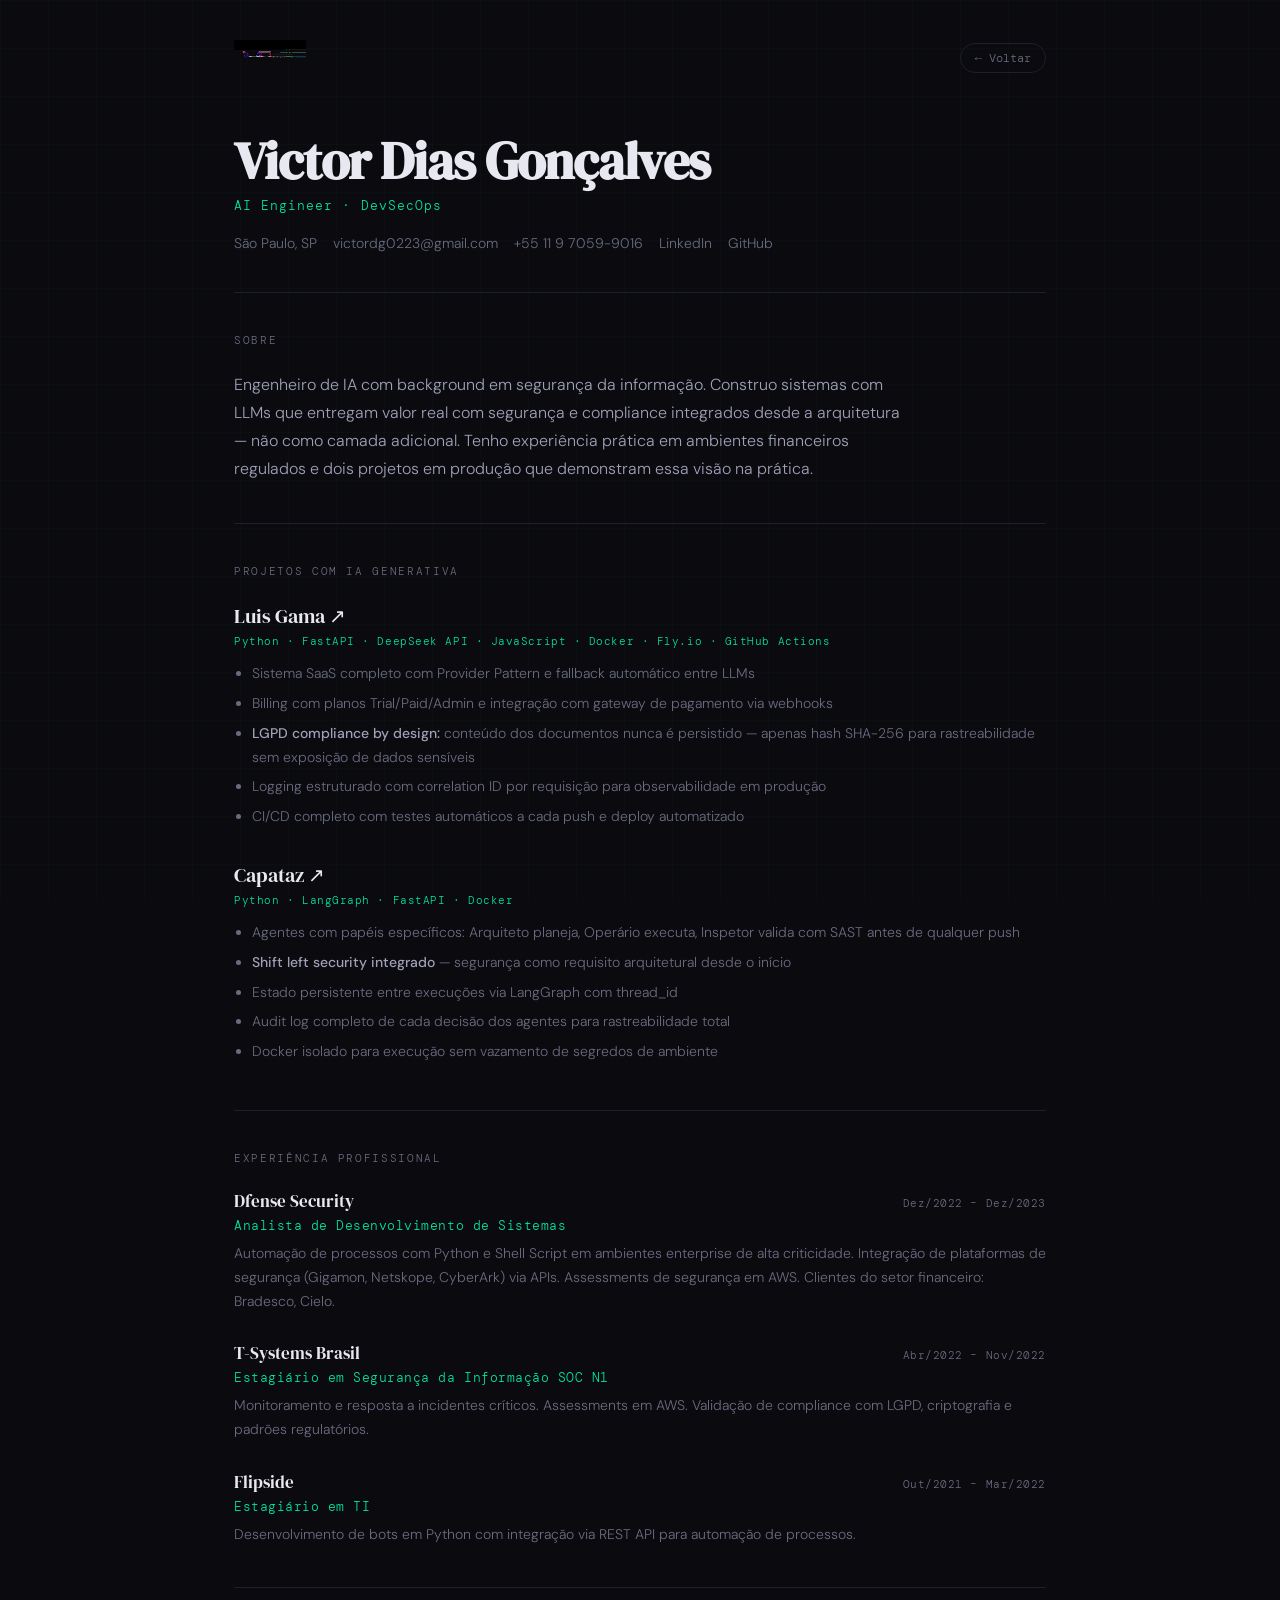
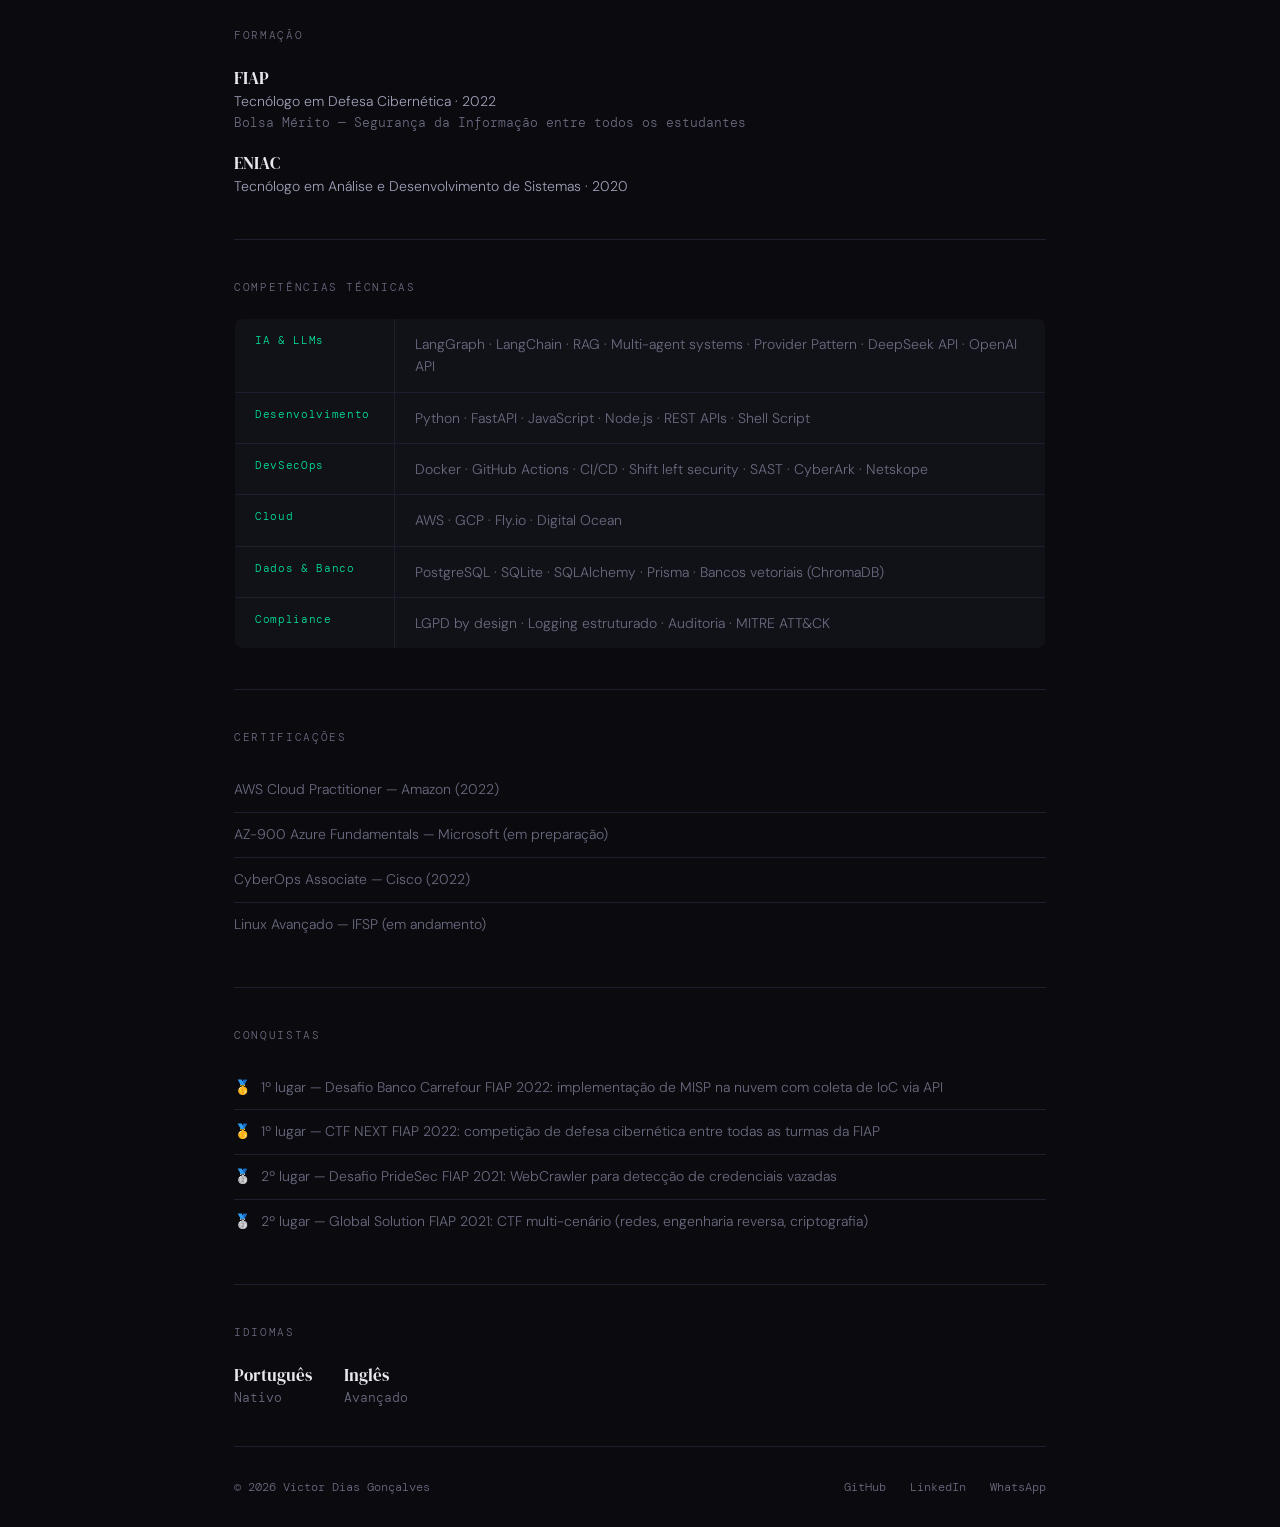
==== cv.html @ 451bf783 "Remove ranking text from FIAP merit scholarship Co-Authored-By: Claude Sonnet 4.6 <noreply@anthropic" ====
<!DOCTYPE html><html lang="pt-BR"><head>
<meta charset="UTF-8">
<meta name="viewport" content="width=device-width, initial-scale=1.0">
<title>Victor Gonçalves | Currículo</title>
<link rel="icon" type="image/png" href="[data-uri]">
<link href="https://fonts.googleapis.com/css2?family=DM+Serif+Display:ital@0;1&family=DM+Mono:wght@300;400;500&family=DM+Sans:wght@300;400;500&display=swap" rel="stylesheet">
<style>
  *, *::before, *::after { box-sizing: border-box; margin: 0; padding: 0; }
  :root {
    --bg: #0a0a0f;
    --surface: #111118;
    --border: #1e1e2e;
    --accent: #00e5a0;
    --accent-dim: rgba(0, 229, 160, 0.08);
    --text: #e8e8f0;
    --text-dim: #6b6b80;
    --text-mid: #a0a0b8;
  }
  html { scroll-behavior: smooth; }
  body {
    background: var(--bg);
    color: var(--text);
    font-family: 'DM Sans', sans-serif;
    font-weight: 300;
    min-height: 100vh;
    overflow-x: hidden;
  }
  body::before {
    content: '';
    position: fixed;
    inset: 0;
    background-image:
      linear-gradient(rgba(0,229,160,0.03) 1px, transparent 1px),
      linear-gradient(90deg, rgba(0,229,160,0.03) 1px, transparent 1px);
    background-size: 48px 48px;
    pointer-events: none;
    z-index: 0;
  }
  .container {
    max-width: 860px;
    margin: 0 auto;
    padding: 0 24px;
    position: relative;
    z-index: 1;
  }
  header {
    padding: 40px 0 0;
    display: flex;
    align-items: center;
    justify-content: space-between;
  }
  .logo-img { height: 36px; width: auto; display: block; }
  .back-link {
    font-family: 'DM Mono', monospace;
    font-size: 12px;
    color: var(--text-dim);
    text-decoration: none;
    border: 1px solid var(--border);
    padding: 6px 14px;
    border-radius: 20px;
    transition: all 0.2s;
  }
  .back-link:hover { border-color: var(--accent); color: var(--accent); }
  .cv-header { padding: 56px 0 40px; }
  .cv-header h1 {
    font-family: 'DM Serif Display', serif;
    font-size: clamp(32px, 6vw, 52px);
    line-height: 1.1;
    letter-spacing: -0.02em;
    margin-bottom: 8px;
  }
  .cv-header .role {
    font-family: 'DM Mono', monospace;
    font-size: 13px;
    color: var(--accent);
    letter-spacing: 0.08em;
    margin-bottom: 20px;
  }
  .cv-header .meta {
    font-size: 14px;
    color: var(--text-dim);
    display: flex;
    flex-wrap: wrap;
    gap: 16px;
    align-items: center;
  }
  .cv-header .meta a { color: var(--text-dim); text-decoration: none; transition: color 0.2s; }
  .cv-header .meta a:hover { color: var(--accent); }
  .divider { height: 1px; background: var(--border); margin: 0; }
  .section { padding: 40px 0; }
  .section-label {
    font-family: 'DM Mono', monospace;
    font-size: 11px;
    color: var(--text-dim);
    letter-spacing: 0.15em;
    text-transform: uppercase;
    margin-bottom: 24px;
  }
  .about-text {
    font-size: 16px;
    color: var(--text-mid);
    line-height: 1.75;
    max-width: 680px;
  }
  .project-block { margin-bottom: 32px; }
  .project-block:last-child { margin-bottom: 0; }
  .project-title {
    font-family: 'DM Serif Display', serif;
    font-size: 20px;
    color: var(--text);
    margin-bottom: 4px;
  }
  .project-title a { color: inherit; text-decoration: none; }
  .project-title a:hover { color: var(--accent); }
  .project-stack {
    font-family: 'DM Mono', monospace;
    font-size: 11px;
    color: var(--accent);
    letter-spacing: 0.05em;
    margin-bottom: 14px;
  }
  .project-block ul { padding-left: 18px; }
  .project-block li {
    font-size: 14px;
    color: var(--text-dim);
    line-height: 1.7;
    margin-bottom: 6px;
  }
  .project-block li strong { color: var(--text-mid); font-weight: 500; }
  .exp-item { margin-bottom: 28px; }
  .exp-item:last-child { margin-bottom: 0; }
  .exp-header {
    display: flex;
    justify-content: space-between;
    align-items: baseline;
    flex-wrap: wrap;
    gap: 8px;
    margin-bottom: 4px;
  }
  .exp-company {
    font-family: 'DM Serif Display', serif;
    font-size: 17px;
    color: var(--text);
  }
  .exp-period {
    font-family: 'DM Mono', monospace;
    font-size: 11px;
    color: var(--text-dim);
    letter-spacing: 0.05em;
  }
  .exp-role {
    font-size: 13px;
    color: var(--accent);
    margin-bottom: 8px;
    font-family: 'DM Mono', monospace;
    letter-spacing: 0.04em;
  }
  .exp-item p { font-size: 14px; color: var(--text-dim); line-height: 1.7; }
  .edu-item { margin-bottom: 20px; }
  .edu-item:last-child { margin-bottom: 0; }
  .edu-school {
    font-family: 'DM Serif Display', serif;
    font-size: 17px;
    color: var(--text);
    margin-bottom: 2px;
  }
  .edu-course { font-size: 14px; color: var(--text-mid); margin-bottom: 4px; }
  .edu-note { font-size: 13px; color: var(--text-dim); font-family: 'DM Mono', monospace; }
  .skills-table {
    width: 100%;
    border-collapse: collapse;
    border: 1px solid var(--border);
    border-radius: 8px;
    overflow: hidden;
  }
  .skills-table tr { border-bottom: 1px solid var(--border); }
  .skills-table tr:last-child { border-bottom: none; }
  .skills-table td {
    padding: 14px 20px;
    font-size: 14px;
    background: var(--surface);
    vertical-align: top;
  }
  .skills-table td:first-child {
    font-family: 'DM Mono', monospace;
    font-size: 11px;
    color: var(--accent);
    letter-spacing: 0.06em;
    white-space: nowrap;
    width: 160px;
    border-right: 1px solid var(--border);
  }
  .skills-table td:last-child { color: var(--text-dim); line-height: 1.6; }
  .certs-list, .achievements-list { list-style: none; padding: 0; }
  .certs-list li, .achievements-list li {
    font-size: 14px;
    color: var(--text-dim);
    line-height: 1.7;
    padding: 10px 0;
    border-bottom: 1px solid var(--border);
  }
  .certs-list li:last-child, .achievements-list li:last-child { border-bottom: none; }
  .achievements-list li { display: flex; gap: 10px; align-items: flex-start; }
  .lang-row { display: flex; gap: 32px; }
  .lang-item .lang-name {
    font-family: 'DM Serif Display', serif;
    font-size: 17px;
    color: var(--text);
    margin-bottom: 2px;
  }
  .lang-item .lang-level { font-size: 13px; color: var(--text-dim); font-family: 'DM Mono', monospace; }
  footer {
    padding: 32px 0;
    border-top: 1px solid var(--border);
    display: flex;
    justify-content: space-between;
    align-items: center;
    flex-wrap: wrap;
    gap: 16px;
    margin-top: 0;
  }
  footer p { font-family: 'DM Mono', monospace; font-size: 12px; color: var(--text-dim); }
  .footer-links { display: flex; gap: 24px; }
  .footer-links a {
    font-family: 'DM Mono', monospace;
    font-size: 12px;
    color: var(--text-dim);
    text-decoration: none;
    transition: color 0.2s;
  }
  .footer-links a:hover { color: var(--accent); }
  @media (max-width: 600px) {
    .skills-table td:first-child { width: 110px; }
    footer { flex-direction: column; text-align: center; }
  }
</style>
</head>
<body>
<div class="container">
  <header>
    <img src="[data-uri]" alt="VG Logo" class="logo-img">
    <a href="/" class="back-link">← Voltar</a>
  </header>

  <div class="cv-header">
    <h1>Victor Dias Gonçalves</h1>
    <div class="role">AI Engineer · DevSecOps</div>
    <div class="meta">
      <span>São Paulo, SP</span>
      <a href="mailto:victordg0223@gmail.com">victordg0223@gmail.com</a>
      <a href="tel:+5511970599016">+55 11 9 7059-9016</a>
      <a href="https://linkedin.com/in/victord-goncalves" target="_blank">LinkedIn</a>
      <a href="https://github.com/Victordg00" target="_blank">GitHub</a>
    </div>
  </div>

  <div class="divider"></div>

  <section class="section">
    <div class="section-label">Sobre</div>
    <p class="about-text">Engenheiro de IA com background em segurança da informação. Construo sistemas com LLMs que entregam valor real com segurança e compliance integrados desde a arquitetura — não como camada adicional. Tenho experiência prática em ambientes financeiros regulados e dois projetos em produção que demonstram essa visão na prática.</p>
  </section>

  <div class="divider"></div>

  <section class="section">
    <div class="section-label">Projetos com IA Generativa</div>

    <div class="project-block">
      <div class="project-title"><a href="https://github.com/ForjaDosDias/WordAddin" target="_blank">Luis Gama ↗</a></div>
      <div class="project-stack">Python · FastAPI · DeepSeek API · JavaScript · Docker · Fly.io · GitHub Actions</div>
      <ul>
        <li>Sistema SaaS completo com Provider Pattern e fallback automático entre LLMs</li>
        <li>Billing com planos Trial/Paid/Admin e integração com gateway de pagamento via webhooks</li>
        <li><strong>LGPD compliance by design:</strong> conteúdo dos documentos nunca é persistido — apenas hash SHA-256 para rastreabilidade sem exposição de dados sensíveis</li>
        <li>Logging estruturado com correlation ID por requisição para observabilidade em produção</li>
        <li>CI/CD completo com testes automáticos a cada push e deploy automatizado</li>
      </ul>
    </div>

    <div class="project-block">
      <div class="project-title"><a href="https://github.com/Victordg00/Capataz" target="_blank">Capataz ↗</a></div>
      <div class="project-stack">Python · LangGraph · FastAPI · Docker</div>
      <ul>
        <li>Agentes com papéis específicos: Arquiteto planeja, Operário executa, Inspetor valida com SAST antes de qualquer push</li>
        <li><strong>Shift left security integrado</strong> — segurança como requisito arquitetural desde o início</li>
        <li>Estado persistente entre execuções via LangGraph com thread_id</li>
        <li>Audit log completo de cada decisão dos agentes para rastreabilidade total</li>
        <li>Docker isolado para execução sem vazamento de segredos de ambiente</li>
      </ul>
    </div>
  </section>

  <div class="divider"></div>

  <section class="section">
    <div class="section-label">Experiência Profissional</div>

    <div class="exp-item">
      <div class="exp-header">
        <span class="exp-company">Dfense Security</span>
        <span class="exp-period">Dez/2022 – Dez/2023</span>
      </div>
      <div class="exp-role">Analista de Desenvolvimento de Sistemas</div>
      <p>Automação de processos com Python e Shell Script em ambientes enterprise de alta criticidade. Integração de plataformas de segurança (Gigamon, Netskope, CyberArk) via APIs. Assessments de segurança em AWS. Clientes do setor financeiro: Bradesco, Cielo.</p>
    </div>

    <div class="exp-item">
      <div class="exp-header">
        <span class="exp-company">T-Systems Brasil</span>
        <span class="exp-period">Abr/2022 – Nov/2022</span>
      </div>
      <div class="exp-role">Estagiário em Segurança da Informação SOC N1</div>
      <p>Monitoramento e resposta a incidentes críticos. Assessments em AWS. Validação de compliance com LGPD, criptografia e padrões regulatórios.</p>
    </div>

    <div class="exp-item">
      <div class="exp-header">
        <span class="exp-company">Flipside</span>
        <span class="exp-period">Out/2021 – Mar/2022</span>
      </div>
      <div class="exp-role">Estagiário em TI</div>
      <p>Desenvolvimento de bots em Python com integração via REST API para automação de processos.</p>
    </div>
  </section>

  <div class="divider"></div>

  <section class="section">
    <div class="section-label">Formação</div>

    <div class="edu-item">
      <div class="edu-school">FIAP</div>
      <div class="edu-course">Tecnólogo em Defesa Cibernética · 2022</div>
      <div class="edu-note">Bolsa Mérito — Segurança da Informação entre todos os estudantes</div>
    </div>

    <div class="edu-item">
      <div class="edu-school">ENIAC</div>
      <div class="edu-course">Tecnólogo em Análise e Desenvolvimento de Sistemas · 2020</div>
    </div>
  </section>

  <div class="divider"></div>

  <section class="section">
    <div class="section-label">Competências Técnicas</div>
    <table class="skills-table">
      <tr><td>IA &amp; LLMs</td><td>LangGraph · LangChain · RAG · Multi-agent systems · Provider Pattern · DeepSeek API · OpenAI API</td></tr>
      <tr><td>Desenvolvimento</td><td>Python · FastAPI · JavaScript · Node.js · REST APIs · Shell Script</td></tr>
      <tr><td>DevSecOps</td><td>Docker · GitHub Actions · CI/CD · Shift left security · SAST · CyberArk · Netskope</td></tr>
      <tr><td>Cloud</td><td>AWS · GCP · Fly.io · Digital Ocean</td></tr>
      <tr><td>Dados &amp; Banco</td><td>PostgreSQL · SQLite · SQLAlchemy · Prisma · Bancos vetoriais (ChromaDB)</td></tr>
      <tr><td>Compliance</td><td>LGPD by design · Logging estruturado · Auditoria · MITRE ATT&amp;CK</td></tr>
    </table>
  </section>

  <div class="divider"></div>

  <section class="section">
    <div class="section-label">Certificações</div>
    <ul class="certs-list">
      <li>AWS Cloud Practitioner — Amazon (2022)</li>
      <li>AZ-900 Azure Fundamentals — Microsoft (em preparação)</li>
      <li>CyberOps Associate — Cisco (2022)</li>
      <li>Linux Avançado — IFSP (em andamento)</li>
    </ul>
  </section>

  <div class="divider"></div>

  <section class="section">
    <div class="section-label">Conquistas</div>
    <ul class="achievements-list">
      <li><span>🥇</span><span>1º lugar — Desafio Banco Carrefour FIAP 2022: implementação de MISP na nuvem com coleta de IoC via API</span></li>
      <li><span>🥇</span><span>1º lugar — CTF NEXT FIAP 2022: competição de defesa cibernética entre todas as turmas da FIAP</span></li>
      <li><span>🥈</span><span>2º lugar — Desafio PrideSec FIAP 2021: WebCrawler para detecção de credenciais vazadas</span></li>
      <li><span>🥈</span><span>2º lugar — Global Solution FIAP 2021: CTF multi-cenário (redes, engenharia reversa, criptografia)</span></li>
    </ul>
  </section>

  <div class="divider"></div>

  <section class="section">
    <div class="section-label">Idiomas</div>
    <div class="lang-row">
      <div class="lang-item">
        <div class="lang-name">Português</div>
        <div class="lang-level">Nativo</div>
      </div>
      <div class="lang-item">
        <div class="lang-name">Inglês</div>
        <div class="lang-level">Avançado</div>
      </div>
    </div>
  </section>

  <footer>
    <p>© 2026 Victor Dias Gonçalves</p>
    <div class="footer-links">
      <a href="https://github.com/Victordg00" target="_blank">GitHub</a>
      <a href="https://linkedin.com/in/victord-goncalves" target="_blank">LinkedIn</a>
      <a href="https://wa.me/5511911993949" target="_blank">WhatsApp</a>
    </div>
  </footer>
</div>
</body></html>
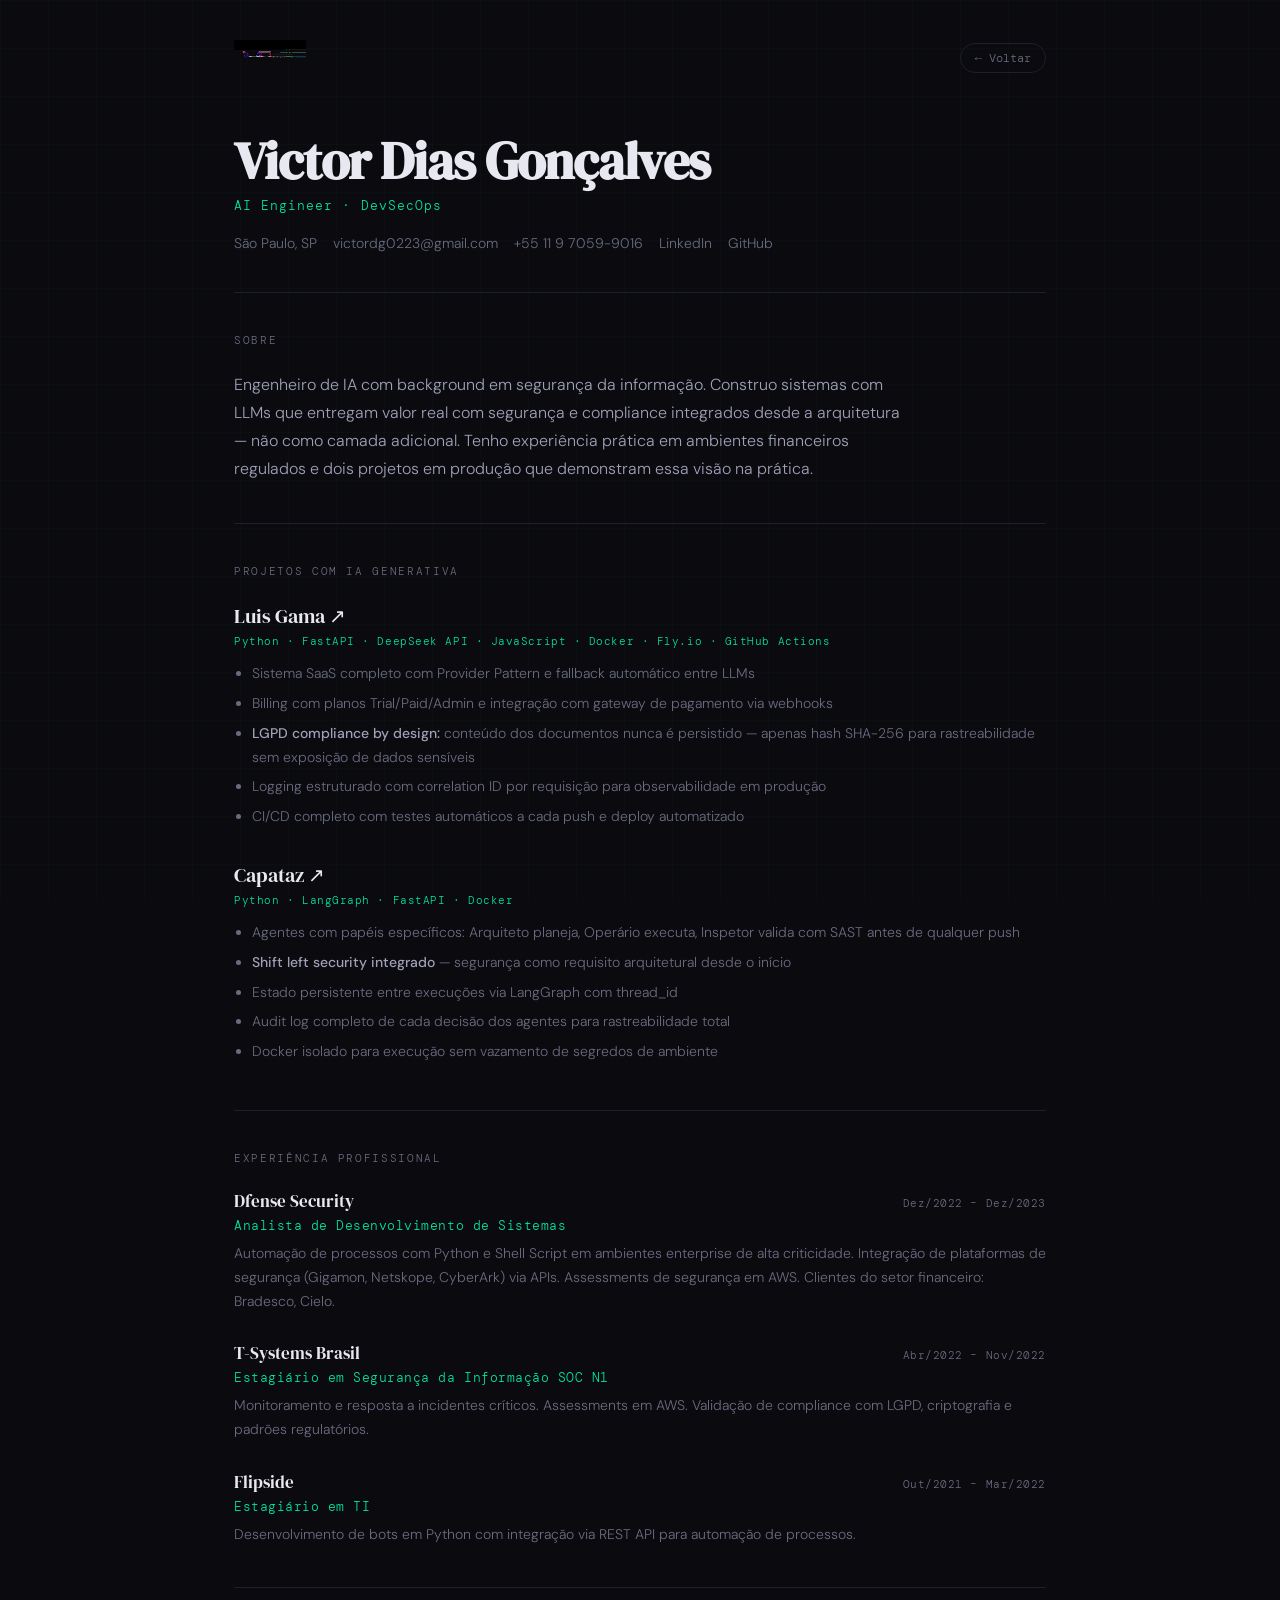
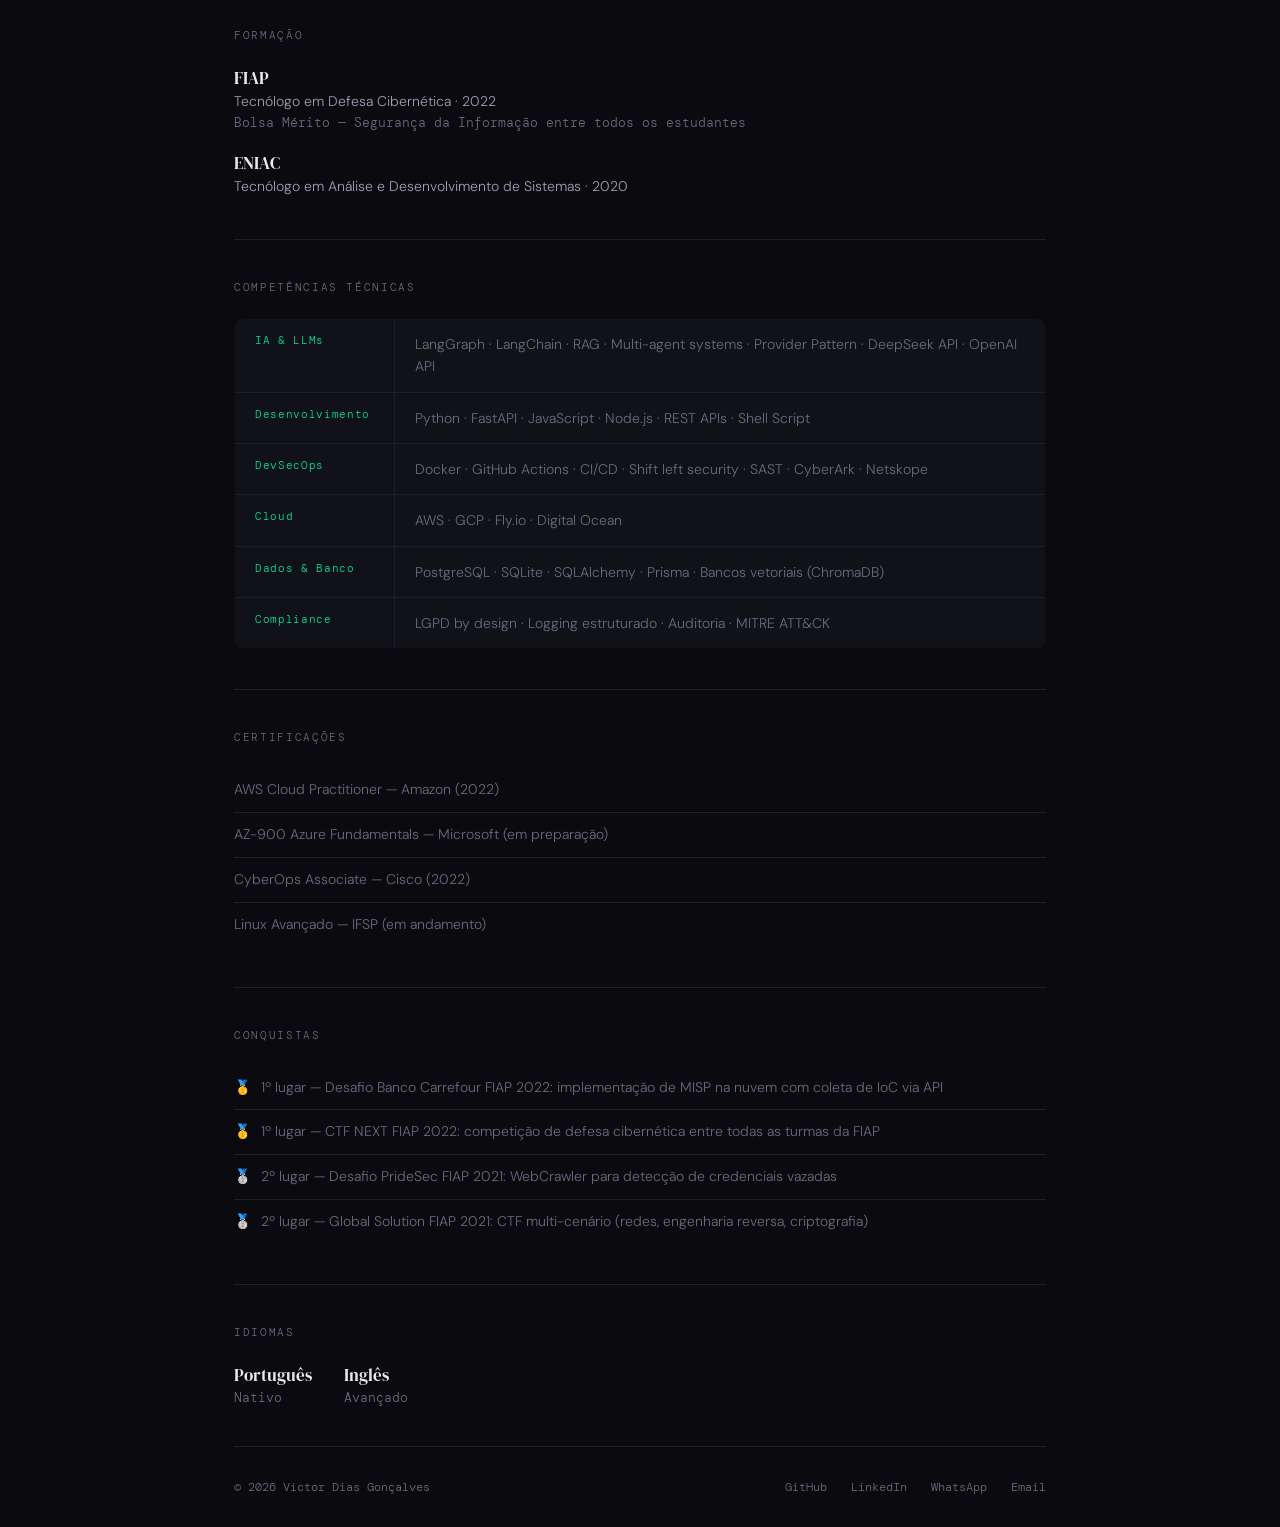
==== commit 7a1d3da9: "Add OG tags, Vercel Analytics and email link Co-Authored-By: Claude Sonnet 4.6 <noreply@anthropic.co" ====
--- a/cv.html
+++ b/cv.html
@@ -3,6 +3,15 @@
 <meta name="viewport" content="width=device-width, initial-scale=1.0">
 <title>Victor Gonçalves | Currículo</title>
 <link rel="icon" type="image/png" href="[data-uri]">
+<meta name="description" content="Currículo de Victor Gonçalves — AI Engineer e DevSecOps com experiência em LLMs, automação e segurança da informação.">
+<meta property="og:title" content="Victor Gonçalves | Currículo">
+<meta property="og:description" content="AI Engineer com background em segurança. Projetos em produção com LLMs, LangGraph, FastAPI e Docker.">
+<meta property="og:url" content="https://victordg.dev.br/cv">
+<meta property="og:type" content="website">
+<meta name="twitter:card" content="summary">
+<meta name="twitter:title" content="Victor Gonçalves | Currículo">
+<meta name="twitter:description" content="AI Engineer com background em segurança. Projetos em produção com LLMs, LangGraph, FastAPI e Docker.">
+<script defer src="https://cdn.vercel-insights.com/v1/script.js"></script>
 <link href="https://fonts.googleapis.com/css2?family=DM+Serif+Display:ital@0;1&family=DM+Mono:wght@300;400;500&family=DM+Sans:wght@300;400;500&display=swap" rel="stylesheet">
 <style>
   *, *::before, *::after { box-sizing: border-box; margin: 0; padding: 0; }
@@ -401,6 +410,7 @@
       <a href="https://github.com/Victordg00" target="_blank">GitHub</a>
       <a href="https://linkedin.com/in/victord-goncalves" target="_blank">LinkedIn</a>
       <a href="https://wa.me/5511911993949" target="_blank">WhatsApp</a>
+      <a href="mailto:victord.goncalves@outlook.com">Email</a>
     </div>
   </footer>
 </div>
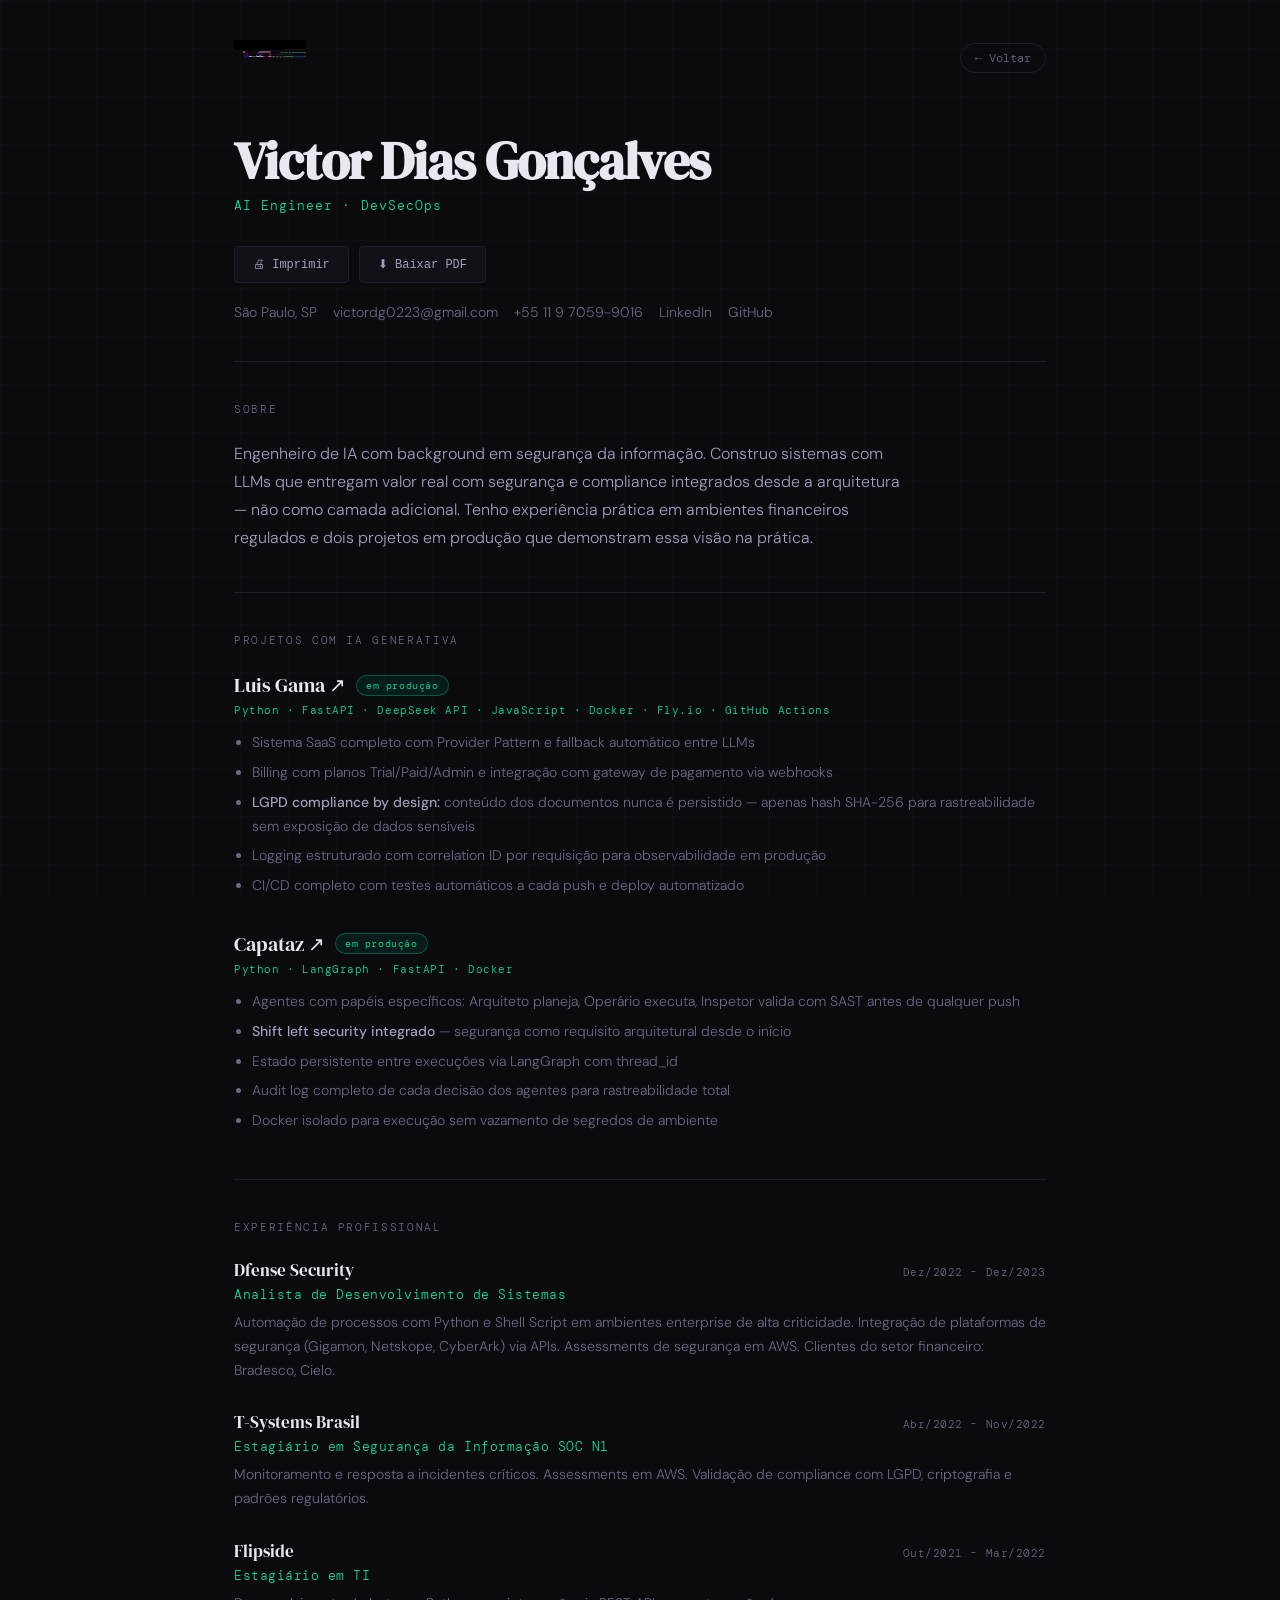
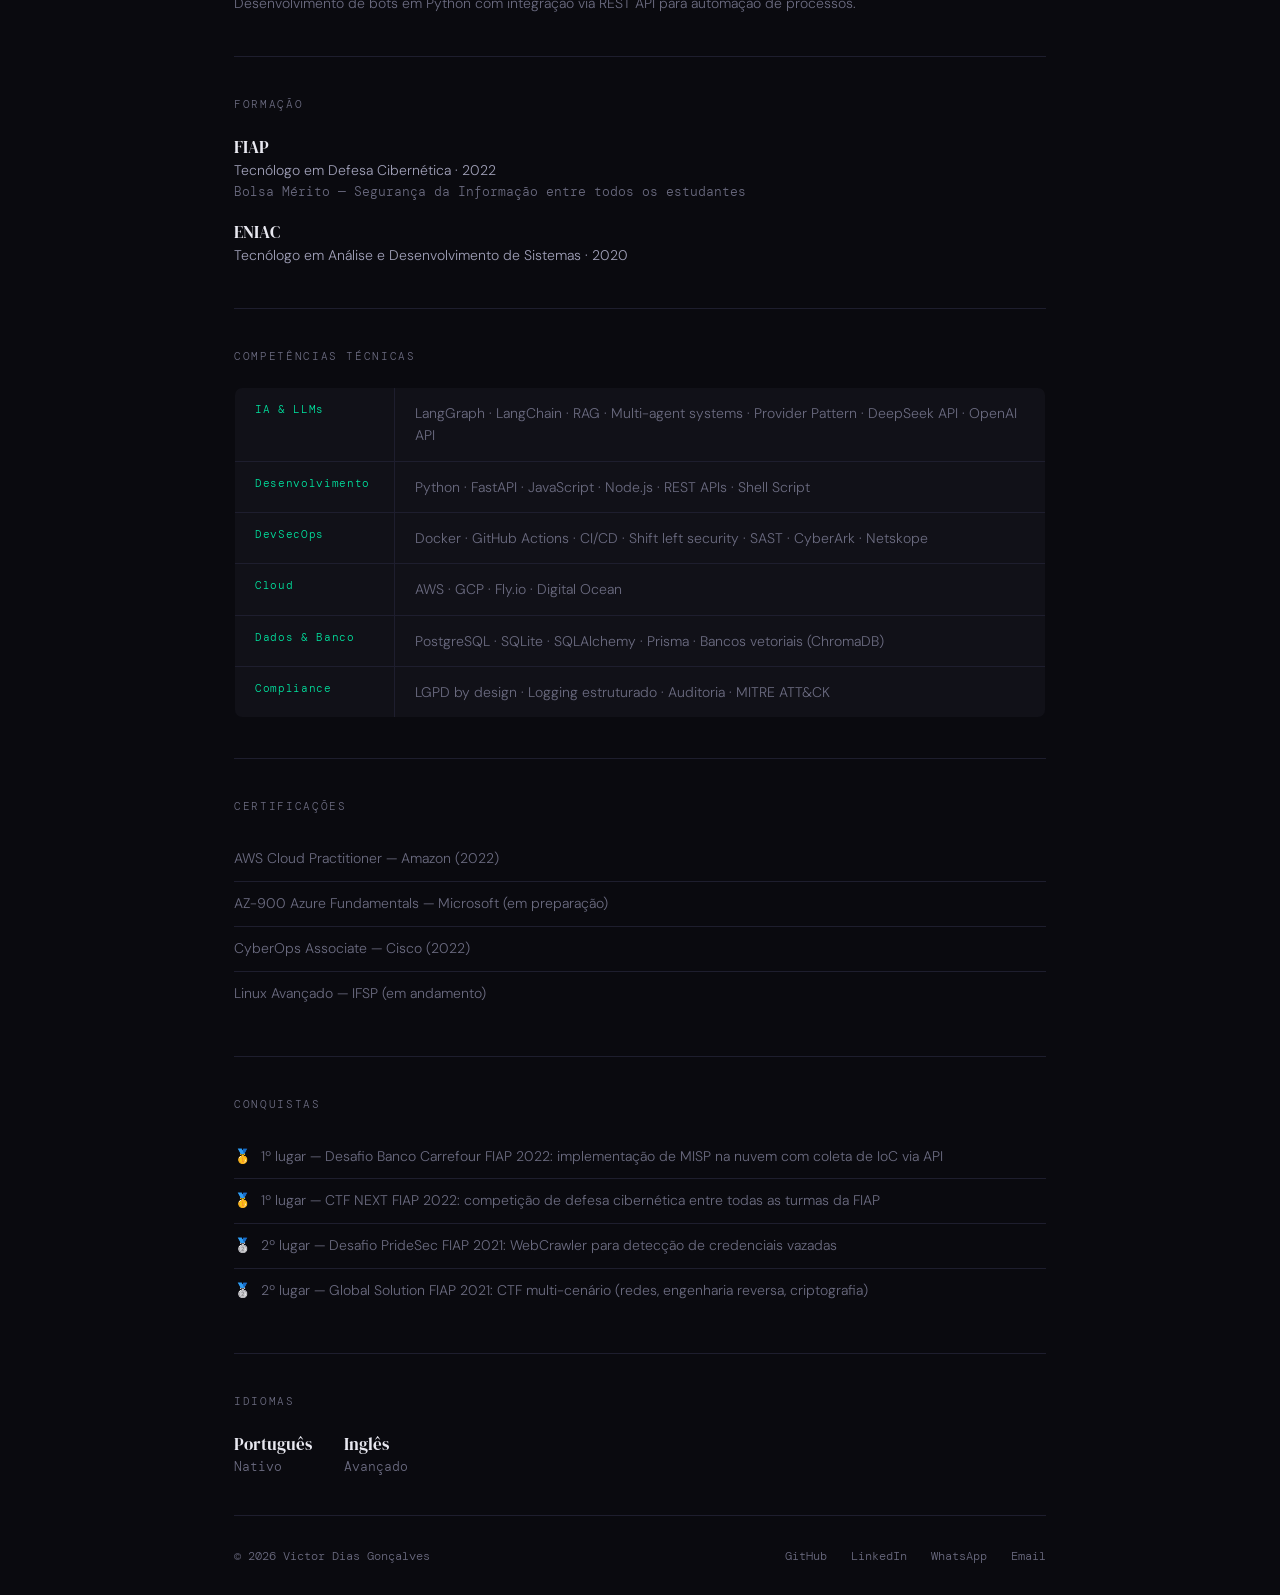
==== commit 93eacab1: "Add project status tags, last commit date and print/PDF buttons to CV Co-Authored-By: Claude Sonnet " ====
--- a/cv.html
+++ b/cv.html
@@ -4,6 +4,9 @@
 <title>Victor Gonçalves | Currículo</title>
 <link rel="icon" type="image/png" href="[data-uri]">
 <meta name="description" content="Currículo de Victor Gonçalves — AI Engineer e DevSecOps com experiência em LLMs, automação e segurança da informação.">
+<link rel="canonical" href="https://victordg.dev.br/cv">
+<meta name="author" content="Victor Dias Gonçalves">
+<meta name="keywords" content="Victor Gonçalves, currículo, AI Engineer, DevSecOps, LLMs, LangGraph, FastAPI, Python, segurança da informação, São Paulo">
 <meta property="og:title" content="Victor Gonçalves | Currículo">
 <meta property="og:description" content="AI Engineer com background em segurança. Projetos em produção com LLMs, LangGraph, FastAPI e Docker.">
 <meta property="og:url" content="https://victordg.dev.br/cv">
@@ -238,6 +241,69 @@
     transition: color 0.2s;
   }
   .footer-links a:hover { color: var(--accent); }
+  .project-meta {
+    display: flex;
+    align-items: center;
+    gap: 10px;
+    margin-bottom: 4px;
+    flex-wrap: wrap;
+  }
+  .status-tag {
+    font-family: 'DM Mono', monospace;
+    font-size: 10px;
+    letter-spacing: 0.06em;
+    padding: 3px 9px;
+    border-radius: 20px;
+    border: 1px solid;
+  }
+  .status-active {
+    color: var(--accent);
+    background: var(--accent-dim);
+    border-color: rgba(0,229,160,0.3);
+  }
+  .status-wip {
+    color: #f5a623;
+    background: rgba(245,166,35,0.08);
+    border-color: rgba(245,166,35,0.3);
+  }
+  .commit-date {
+    font-family: 'DM Mono', monospace;
+    font-size: 10px;
+    color: var(--text-dim);
+    letter-spacing: 0.04em;
+  }
+  .action-bar {
+    display: flex;
+    gap: 10px;
+    margin: 32px 0 0;
+  }
+  .btn-action {
+    display: inline-flex;
+    align-items: center;
+    gap: 6px;
+    font-family: 'DM Mono', monospace;
+    font-size: 12px;
+    padding: 10px 18px;
+    border-radius: 4px;
+    cursor: pointer;
+    text-decoration: none;
+    transition: all 0.2s;
+    border: 1px solid var(--border);
+    background: var(--surface);
+    color: var(--text-mid);
+  }
+  .btn-action:hover { border-color: var(--accent); color: var(--accent); }
+  @media print {
+    .action-bar, header .back-link, .action-bar { display: none !important; }
+    body { background: #fff; color: #000; }
+    body::before { display: none; }
+    .container { max-width: 100%; padding: 0 16px; }
+    a { color: inherit; }
+    .skills-table td { background: #fff; }
+    .project-block, .exp-item, .edu-item { break-inside: avoid; }
+    .status-active { color: #16a34a; background: #f0fdf4; border-color: #bbf7d0; }
+    .status-wip { color: #b45309; background: #fffbeb; border-color: #fde68a; }
+  }
   @media (max-width: 600px) {
     .skills-table td:first-child { width: 110px; }
     footer { flex-direction: column; text-align: center; }
@@ -254,7 +320,11 @@
   <div class="cv-header">
     <h1>Victor Dias Gonçalves</h1>
     <div class="role">AI Engineer · DevSecOps</div>
-    <div class="meta">
+    <div class="action-bar">
+      <button class="btn-action" onclick="window.print()">🖨 Imprimir</button>
+      <button class="btn-action" onclick="downloadPdf()">⬇ Baixar PDF</button>
+    </div>
+    <div class="meta" style="margin-top:20px;">
       <span>São Paulo, SP</span>
       <a href="mailto:victordg0223@gmail.com">victordg0223@gmail.com</a>
       <a href="tel:+5511970599016">+55 11 9 7059-9016</a>
@@ -276,7 +346,11 @@
     <div class="section-label">Projetos com IA Generativa</div>
 
     <div class="project-block">
-      <div class="project-title"><a href="https://github.com/ForjaDosDias/WordAddin" target="_blank">Luis Gama ↗</a></div>
+      <div class="project-meta">
+        <div class="project-title" style="margin:0"><a href="https://github.com/ForjaDosDias/WordAddin" target="_blank">Luis Gama ↗</a></div>
+        <span class="status-tag status-active">em produção</span>
+        <span class="commit-date" id="commit-luis-gama">carregando...</span>
+      </div>
       <div class="project-stack">Python · FastAPI · DeepSeek API · JavaScript · Docker · Fly.io · GitHub Actions</div>
       <ul>
         <li>Sistema SaaS completo com Provider Pattern e fallback automático entre LLMs</li>
@@ -288,7 +362,11 @@
     </div>
 
     <div class="project-block">
-      <div class="project-title"><a href="https://github.com/Victordg00/Capataz" target="_blank">Capataz ↗</a></div>
+      <div class="project-meta">
+        <div class="project-title" style="margin:0"><a href="https://github.com/Victordg00/Capataz" target="_blank">Capataz ↗</a></div>
+        <span class="status-tag status-active">em produção</span>
+        <span class="commit-date" id="commit-capataz">carregando...</span>
+      </div>
       <div class="project-stack">Python · LangGraph · FastAPI · Docker</div>
       <ul>
         <li>Agentes com papéis específicos: Arquiteto planeja, Operário executa, Inspetor valida com SAST antes de qualquer push</li>
@@ -414,4 +492,26 @@
     </div>
   </footer>
 </div>
+<script>
+  async function fetchLastCommit(repo, elementId) {
+    try {
+      const res = await fetch(`https://api.github.com/repos/${repo}/commits?per_page=1`);
+      const data = await res.json();
+      const date = new Date(data[0].commit.author.date);
+      const formatted = date.toLocaleDateString('pt-BR', { day: '2-digit', month: 'short', year: 'numeric' });
+      document.getElementById(elementId).textContent = `último commit: ${formatted}`;
+    } catch {
+      document.getElementById(elementId).textContent = '';
+    }
+  }
+  fetchLastCommit('ForjaDosDias/WordAddin', 'commit-luis-gama');
+  fetchLastCommit('Victordg00/Capataz', 'commit-capataz');
+
+  function downloadPdf() {
+    const original = document.title;
+    document.title = 'Victor-Goncalves-Curriculo';
+    window.print();
+    document.title = original;
+  }
+</script>
 </body></html>
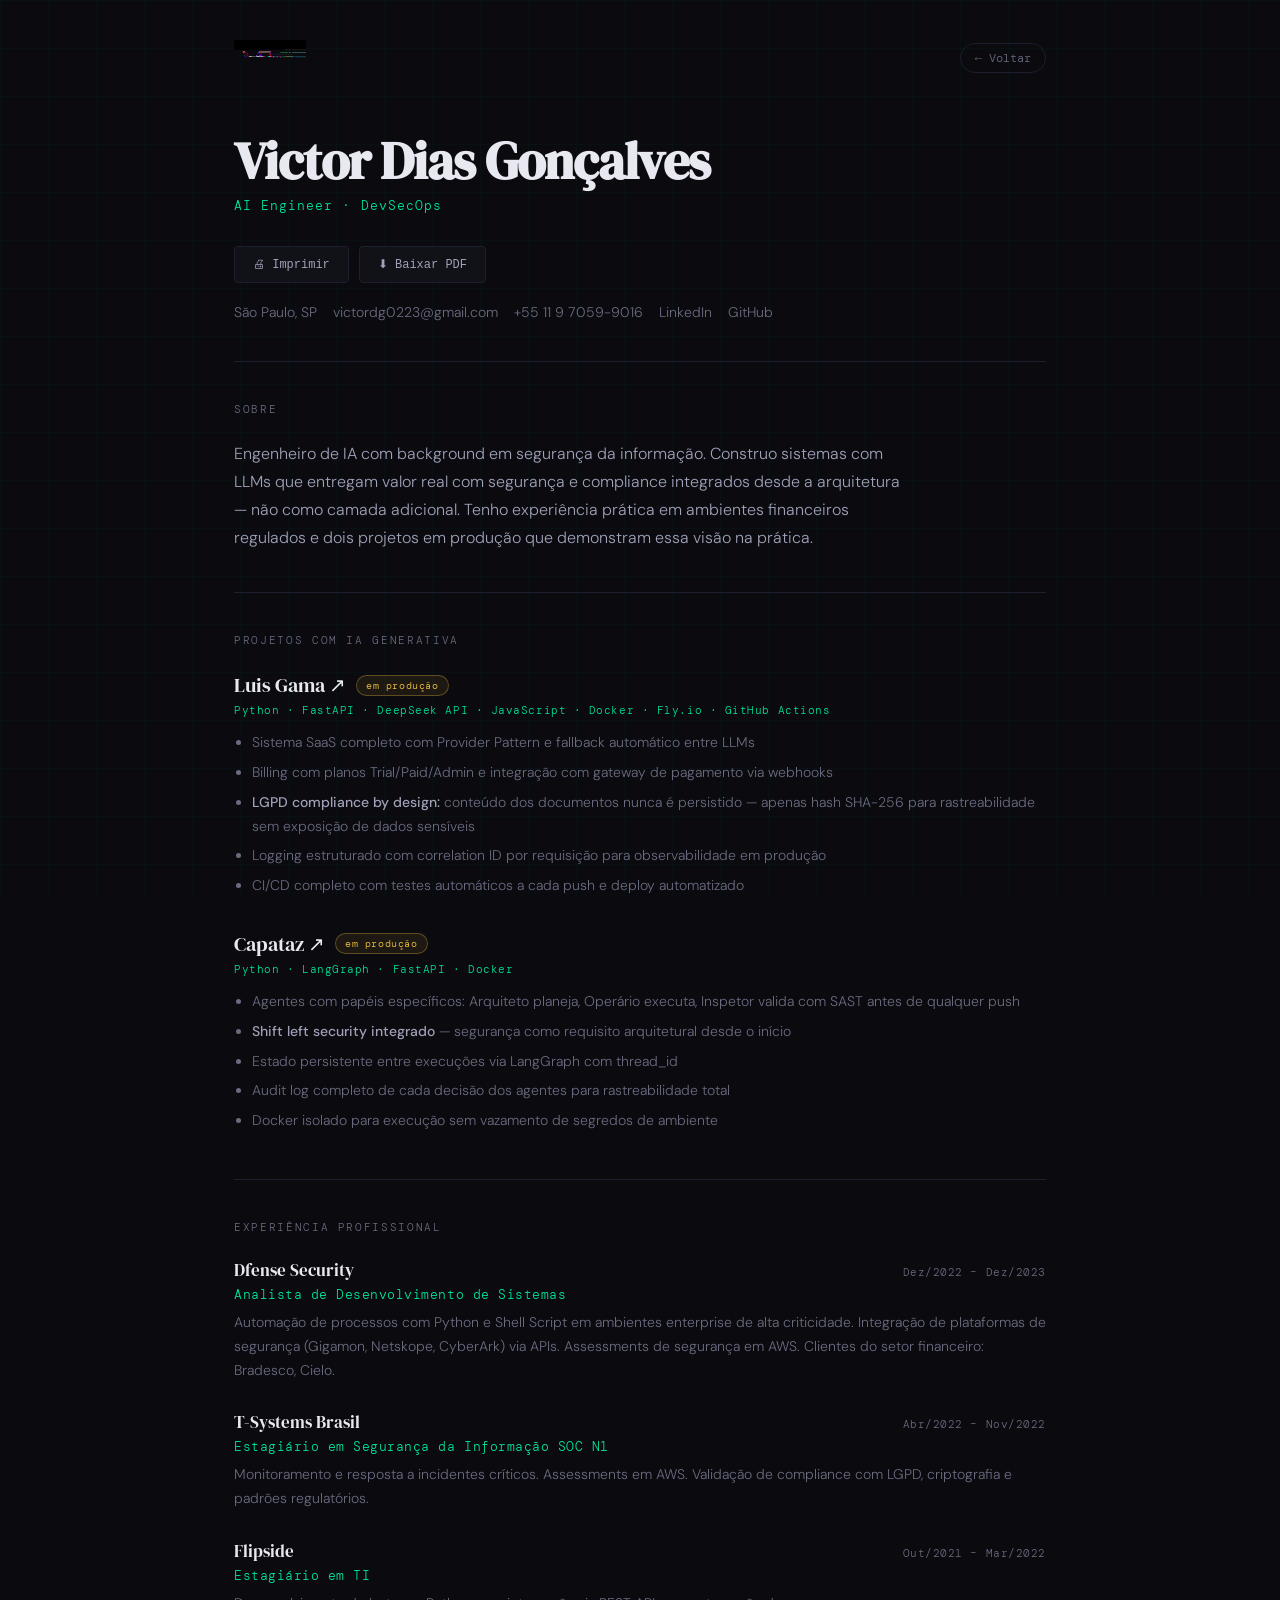
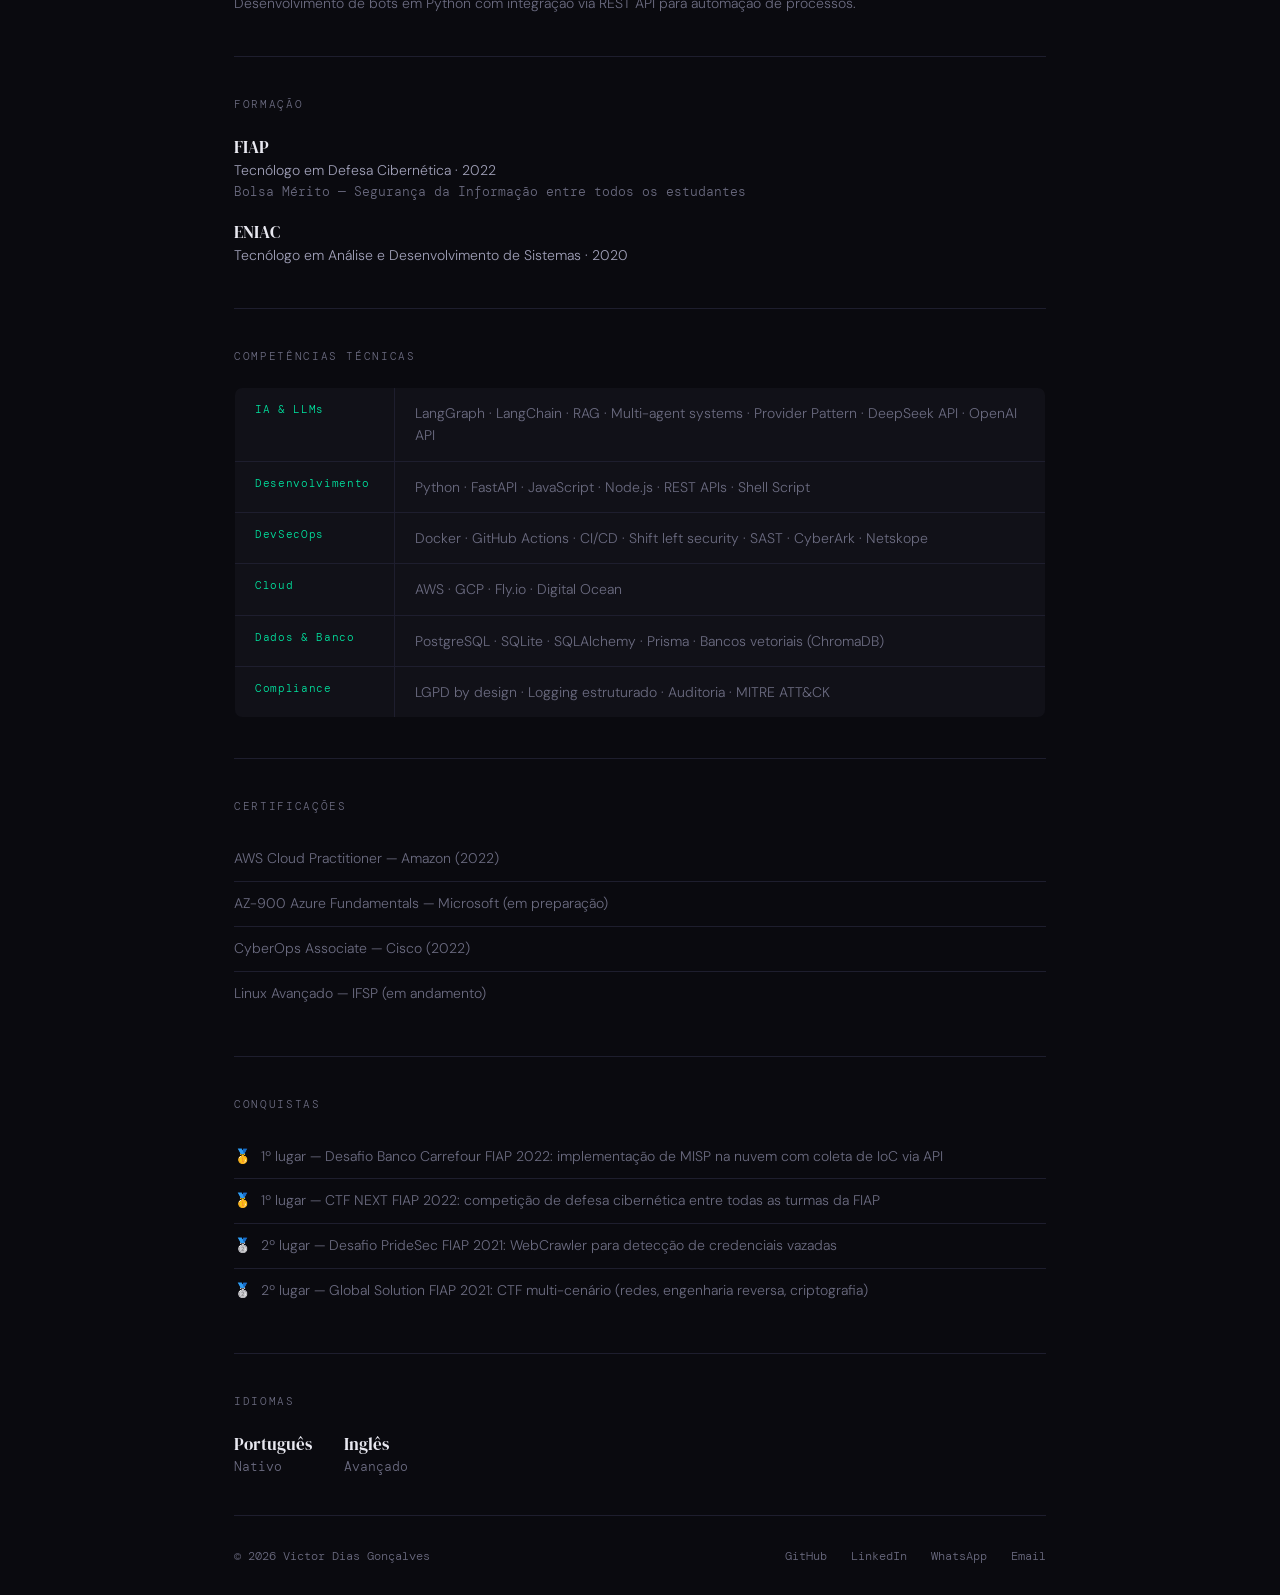
==== commit 138e297e: "Update status tag color to amber and add commit info to index Co-Authored-By: Claude Sonnet 4.6 <nor" ====
--- a/cv.html
+++ b/cv.html
@@ -257,9 +257,9 @@
     border: 1px solid;
   }
   .status-active {
-    color: var(--accent);
-    background: var(--accent-dim);
-    border-color: rgba(0,229,160,0.3);
+    color: #f5c542;
+    background: rgba(245,197,66,0.08);
+    border-color: rgba(245,197,66,0.3);
   }
   .status-wip {
     color: #f5a623;
@@ -301,7 +301,7 @@
     a { color: inherit; }
     .skills-table td { background: #fff; }
     .project-block, .exp-item, .edu-item { break-inside: avoid; }
-    .status-active { color: #16a34a; background: #f0fdf4; border-color: #bbf7d0; }
+    .status-active { color: #b45309; background: #fffbeb; border-color: #fde68a; }
     .status-wip { color: #b45309; background: #fffbeb; border-color: #fde68a; }
   }
   @media (max-width: 600px) {
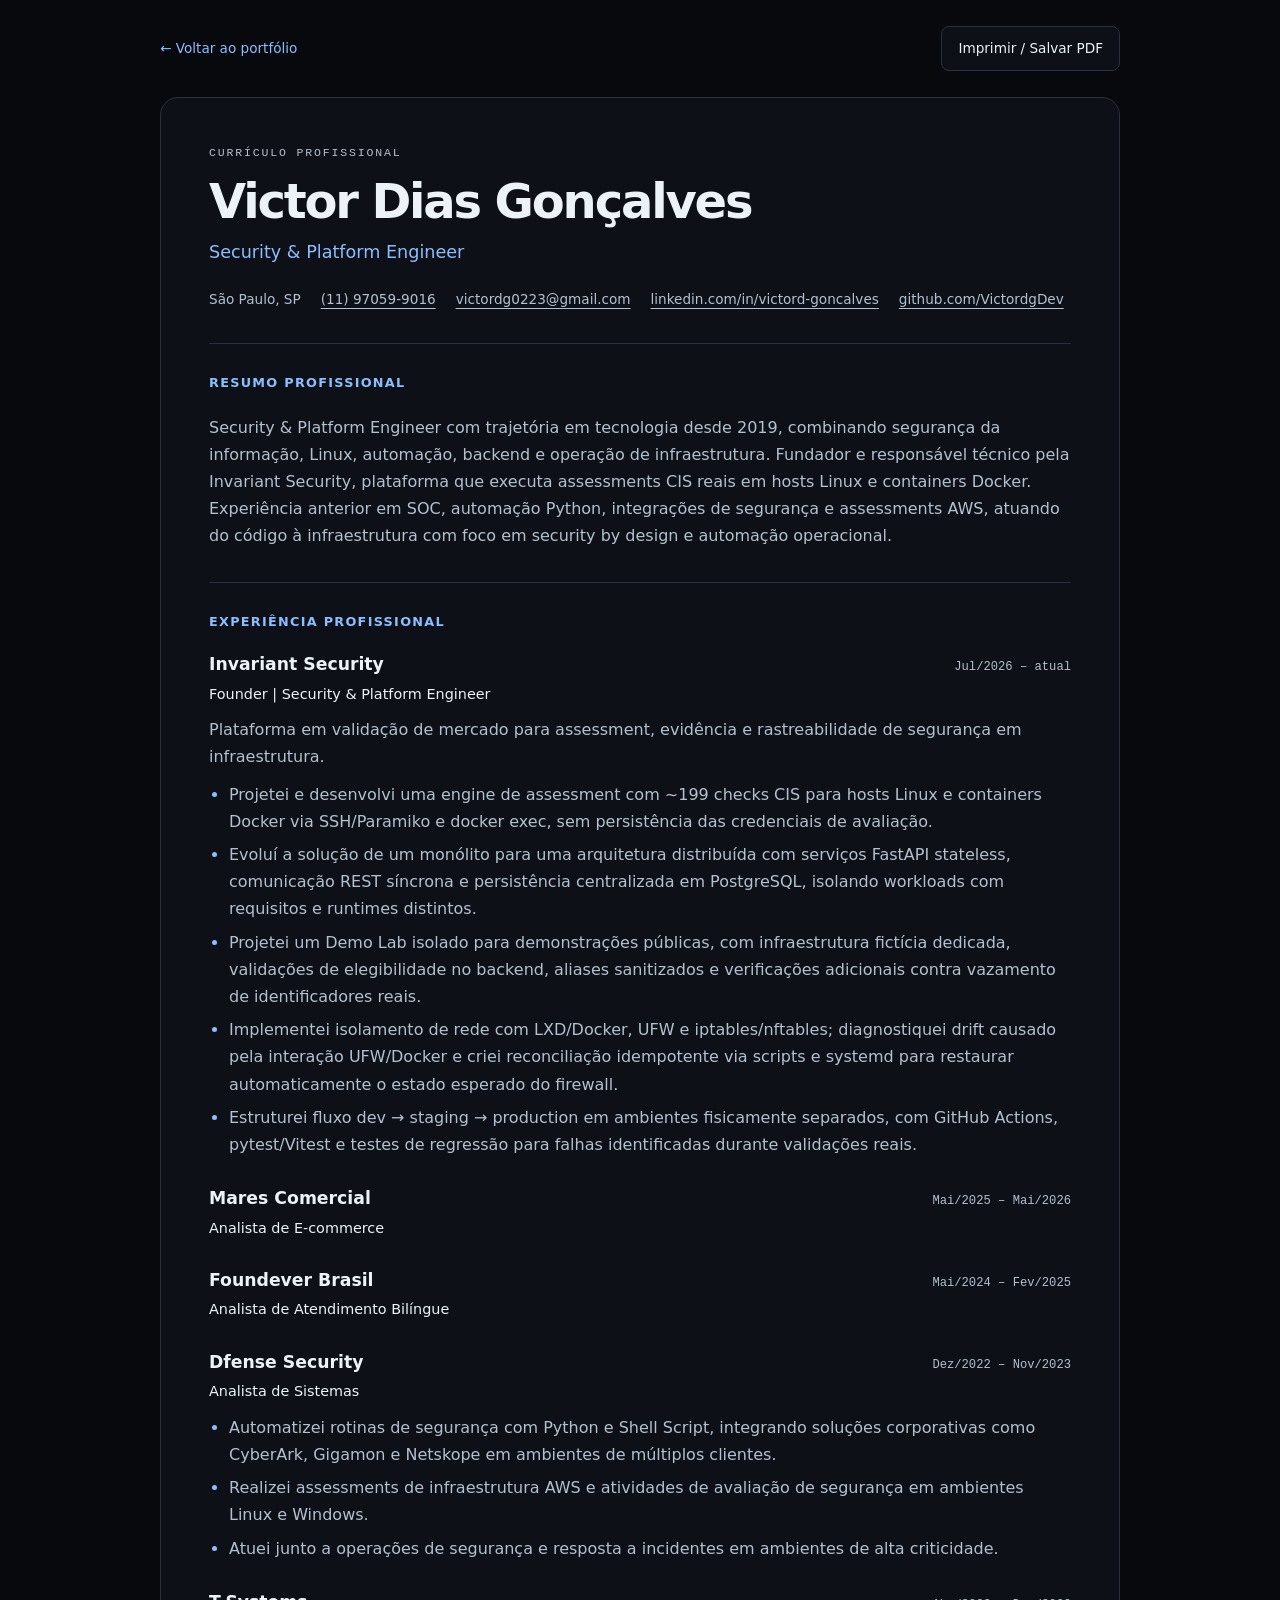
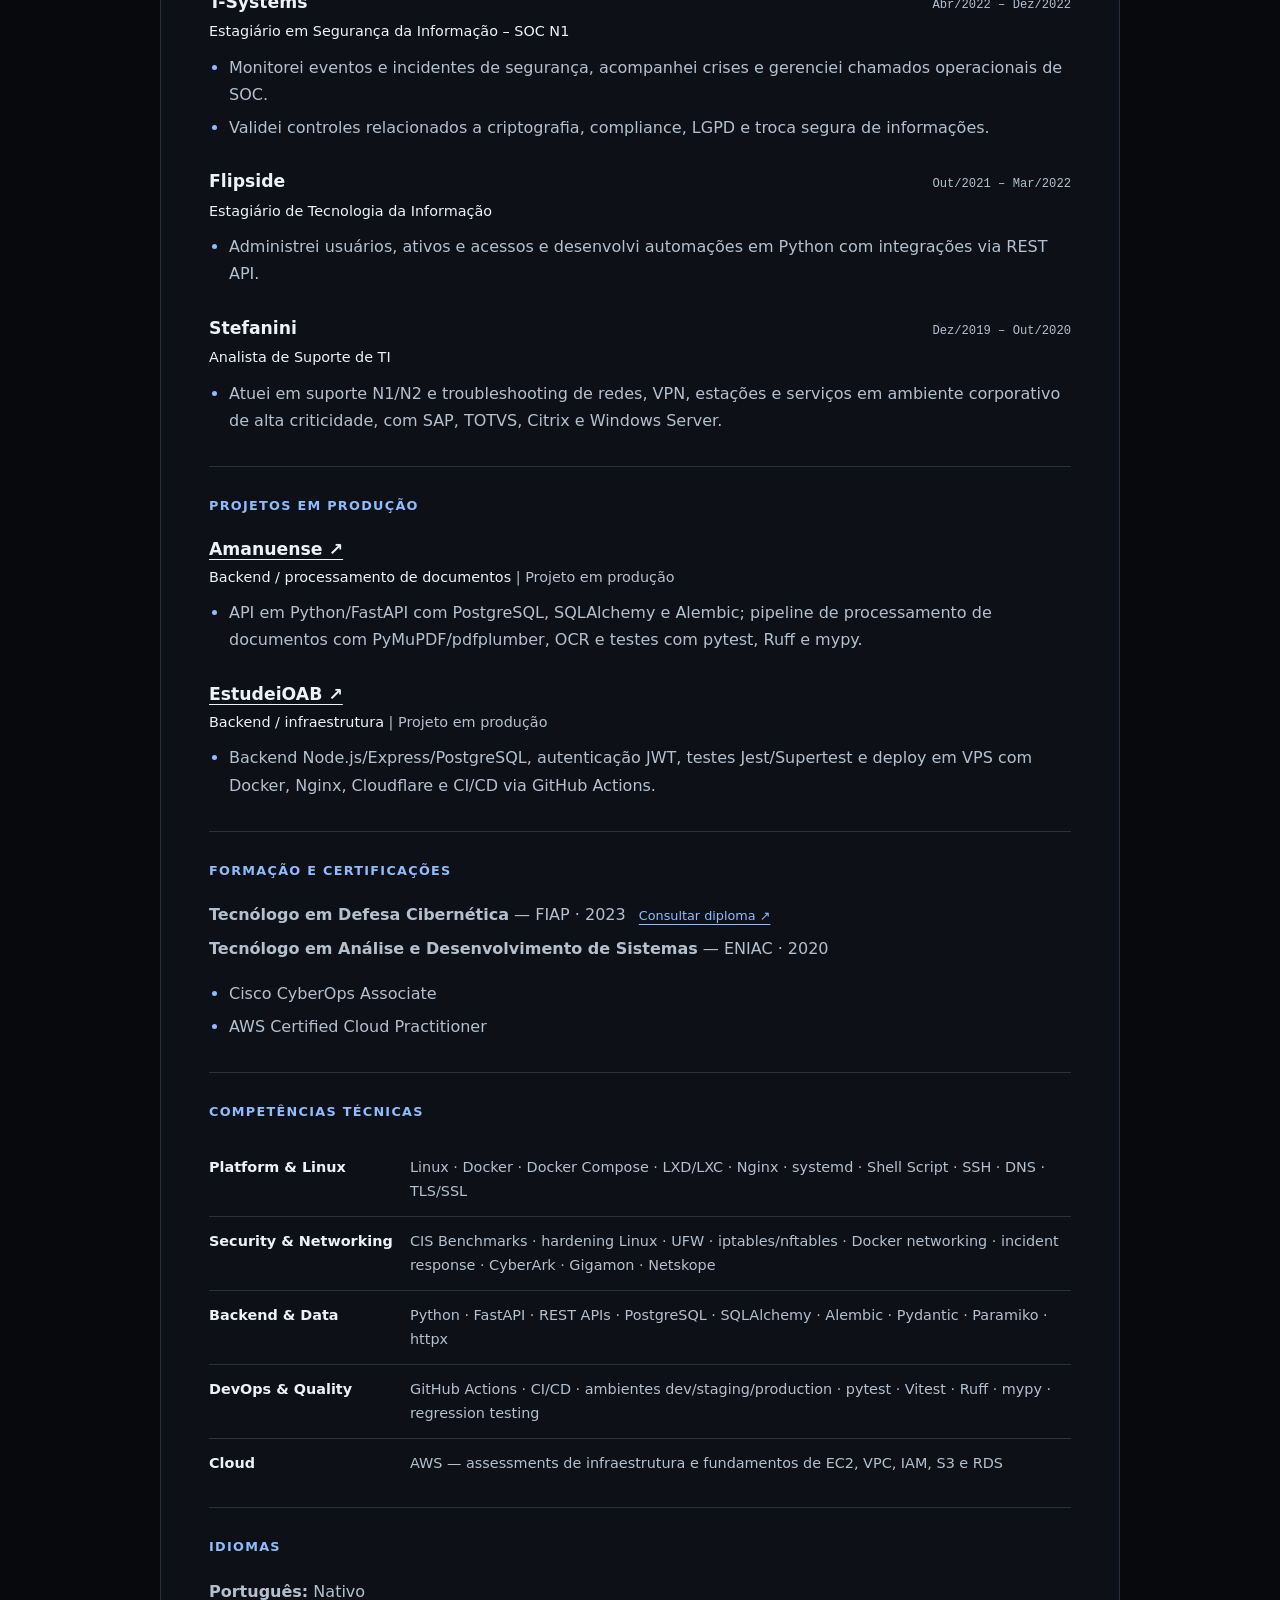
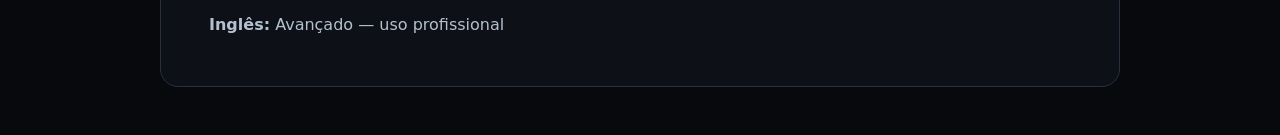
==== commit df751d1a: "Publish portfolio and updated Security & Platform Engineer resume" ====
--- a/cv.html
+++ b/cv.html
@@ -1,517 +1,170 @@
-<!DOCTYPE html><html lang="pt-BR"><head>
-<meta charset="UTF-8">
-<meta name="viewport" content="width=device-width, initial-scale=1.0">
-<title>Victor Gonçalves | Currículo</title>
-<link rel="icon" type="image/png" href="[data-uri]">
-<meta name="description" content="Currículo de Victor Gonçalves — AI Engineer e DevSecOps com experiência em LLMs, automação e segurança da informação.">
-<link rel="canonical" href="https://victordg.dev.br/cv">
-<meta name="author" content="Victor Dias Gonçalves">
-<meta name="keywords" content="Victor Gonçalves, currículo, AI Engineer, DevSecOps, LLMs, LangGraph, FastAPI, Python, segurança da informação, São Paulo">
-<meta property="og:title" content="Victor Gonçalves | Currículo">
-<meta property="og:description" content="AI Engineer com background em segurança. Projetos em produção com LLMs, LangGraph, FastAPI e Docker.">
-<meta property="og:url" content="https://victordg.dev.br/cv">
-<meta property="og:type" content="website">
-<meta name="twitter:card" content="summary">
-<meta name="twitter:title" content="Victor Gonçalves | Currículo">
-<meta name="twitter:description" content="AI Engineer com background em segurança. Projetos em produção com LLMs, LangGraph, FastAPI e Docker.">
-<script defer src="https://cdn.vercel-insights.com/v1/script.js"></script>
-<link href="https://fonts.googleapis.com/css2?family=DM+Serif+Display:ital@0;1&family=DM+Mono:wght@300;400;500&family=DM+Sans:wght@300;400;500&display=swap" rel="stylesheet">
-<style>
-  *, *::before, *::after { box-sizing: border-box; margin: 0; padding: 0; }
-  :root {
-    --bg: #0a0a0f;
-    --surface: #111118;
-    --border: #1e1e2e;
-    --accent: #00e5a0;
-    --accent-dim: rgba(0, 229, 160, 0.08);
-    --text: #e8e8f0;
-    --text-dim: #6b6b80;
-    --text-mid: #a0a0b8;
-  }
-  html { scroll-behavior: smooth; }
-  body {
-    background: var(--bg);
-    color: var(--text);
-    font-family: 'DM Sans', sans-serif;
-    font-weight: 300;
-    min-height: 100vh;
-    overflow-x: hidden;
-  }
-  body::before {
-    content: '';
-    position: fixed;
-    inset: 0;
-    background-image:
-      linear-gradient(rgba(0,229,160,0.03) 1px, transparent 1px),
-      linear-gradient(90deg, rgba(0,229,160,0.03) 1px, transparent 1px);
-    background-size: 48px 48px;
-    pointer-events: none;
-    z-index: 0;
-  }
-  .container {
-    max-width: 860px;
-    margin: 0 auto;
-    padding: 0 24px;
-    position: relative;
-    z-index: 1;
-  }
-  header {
-    padding: 40px 0 0;
-    display: flex;
-    align-items: center;
-    justify-content: space-between;
-  }
-  .logo-img { height: 36px; width: auto; display: block; }
-  .back-link {
-    font-family: 'DM Mono', monospace;
-    font-size: 12px;
-    color: var(--text-dim);
-    text-decoration: none;
-    border: 1px solid var(--border);
-    padding: 6px 14px;
-    border-radius: 20px;
-    transition: all 0.2s;
-  }
-  .back-link:hover { border-color: var(--accent); color: var(--accent); }
-  .cv-header { padding: 56px 0 40px; }
-  .cv-header h1 {
-    font-family: 'DM Serif Display', serif;
-    font-size: clamp(32px, 6vw, 52px);
-    line-height: 1.1;
-    letter-spacing: -0.02em;
-    margin-bottom: 8px;
-  }
-  .cv-header .role {
-    font-family: 'DM Mono', monospace;
-    font-size: 13px;
-    color: var(--accent);
-    letter-spacing: 0.08em;
-    margin-bottom: 20px;
-  }
-  .cv-header .meta {
-    font-size: 14px;
-    color: var(--text-dim);
-    display: flex;
-    flex-wrap: wrap;
-    gap: 16px;
-    align-items: center;
-  }
-  .cv-header .meta a { color: var(--text-dim); text-decoration: none; transition: color 0.2s; }
-  .cv-header .meta a:hover { color: var(--accent); }
-  .divider { height: 1px; background: var(--border); margin: 0; }
-  .section { padding: 40px 0; }
-  .section-label {
-    font-family: 'DM Mono', monospace;
-    font-size: 11px;
-    color: var(--text-dim);
-    letter-spacing: 0.15em;
-    text-transform: uppercase;
-    margin-bottom: 24px;
-  }
-  .about-text {
-    font-size: 16px;
-    color: var(--text-mid);
-    line-height: 1.75;
-    max-width: 680px;
-  }
-  .project-block { margin-bottom: 32px; }
-  .project-block:last-child { margin-bottom: 0; }
-  .project-title {
-    font-family: 'DM Serif Display', serif;
-    font-size: 20px;
-    color: var(--text);
-    margin-bottom: 4px;
-  }
-  .project-title a { color: inherit; text-decoration: none; }
-  .project-title a:hover { color: var(--accent); }
-  .project-stack {
-    font-family: 'DM Mono', monospace;
-    font-size: 11px;
-    color: var(--accent);
-    letter-spacing: 0.05em;
-    margin-bottom: 14px;
-  }
-  .project-block ul { padding-left: 18px; }
-  .project-block li {
-    font-size: 14px;
-    color: var(--text-dim);
-    line-height: 1.7;
-    margin-bottom: 6px;
-  }
-  .project-block li strong { color: var(--text-mid); font-weight: 500; }
-  .exp-item { margin-bottom: 28px; }
-  .exp-item:last-child { margin-bottom: 0; }
-  .exp-header {
-    display: flex;
-    justify-content: space-between;
-    align-items: baseline;
-    flex-wrap: wrap;
-    gap: 8px;
-    margin-bottom: 4px;
-  }
-  .exp-company {
-    font-family: 'DM Serif Display', serif;
-    font-size: 17px;
-    color: var(--text);
-  }
-  .exp-period {
-    font-family: 'DM Mono', monospace;
-    font-size: 11px;
-    color: var(--text-dim);
-    letter-spacing: 0.05em;
-  }
-  .exp-role {
-    font-size: 13px;
-    color: var(--accent);
-    margin-bottom: 8px;
-    font-family: 'DM Mono', monospace;
-    letter-spacing: 0.04em;
-  }
-  .exp-item p { font-size: 14px; color: var(--text-dim); line-height: 1.7; }
-  .edu-item { margin-bottom: 20px; }
-  .edu-item:last-child { margin-bottom: 0; }
-  .edu-school {
-    font-family: 'DM Serif Display', serif;
-    font-size: 17px;
-    color: var(--text);
-    margin-bottom: 2px;
-  }
-  .edu-course { font-size: 14px; color: var(--text-mid); margin-bottom: 4px; }
-  .edu-note { font-size: 13px; color: var(--text-dim); font-family: 'DM Mono', monospace; }
-  .skills-table {
-    width: 100%;
-    border-collapse: collapse;
-    border: 1px solid var(--border);
-    border-radius: 8px;
-    overflow: hidden;
-  }
-  .skills-table tr { border-bottom: 1px solid var(--border); }
-  .skills-table tr:last-child { border-bottom: none; }
-  .skills-table td {
-    padding: 14px 20px;
-    font-size: 14px;
-    background: var(--surface);
-    vertical-align: top;
-  }
-  .skills-table td:first-child {
-    font-family: 'DM Mono', monospace;
-    font-size: 11px;
-    color: var(--accent);
-    letter-spacing: 0.06em;
-    white-space: nowrap;
-    width: 160px;
-    border-right: 1px solid var(--border);
-  }
-  .skills-table td:last-child { color: var(--text-dim); line-height: 1.6; }
-  .certs-list, .achievements-list { list-style: none; padding: 0; }
-  .certs-list li, .achievements-list li {
-    font-size: 14px;
-    color: var(--text-dim);
-    line-height: 1.7;
-    padding: 10px 0;
-    border-bottom: 1px solid var(--border);
-  }
-  .certs-list li:last-child, .achievements-list li:last-child { border-bottom: none; }
-  .achievements-list li { display: flex; gap: 10px; align-items: flex-start; }
-  .lang-row { display: flex; gap: 32px; }
-  .lang-item .lang-name {
-    font-family: 'DM Serif Display', serif;
-    font-size: 17px;
-    color: var(--text);
-    margin-bottom: 2px;
-  }
-  .lang-item .lang-level { font-size: 13px; color: var(--text-dim); font-family: 'DM Mono', monospace; }
-  footer {
-    padding: 32px 0;
-    border-top: 1px solid var(--border);
-    display: flex;
-    justify-content: space-between;
-    align-items: center;
-    flex-wrap: wrap;
-    gap: 16px;
-    margin-top: 0;
-  }
-  footer p { font-family: 'DM Mono', monospace; font-size: 12px; color: var(--text-dim); }
-  .footer-links { display: flex; gap: 24px; }
-  .footer-links a {
-    font-family: 'DM Mono', monospace;
-    font-size: 12px;
-    color: var(--text-dim);
-    text-decoration: none;
-    transition: color 0.2s;
-  }
-  .footer-links a:hover { color: var(--accent); }
-  .project-meta {
-    display: flex;
-    align-items: center;
-    gap: 10px;
-    margin-bottom: 4px;
-    flex-wrap: wrap;
-  }
-  .status-tag {
-    font-family: 'DM Mono', monospace;
-    font-size: 10px;
-    letter-spacing: 0.06em;
-    padding: 3px 9px;
-    border-radius: 20px;
-    border: 1px solid;
-  }
-  .status-active {
-    color: #f5c542;
-    background: rgba(245,197,66,0.08);
-    border-color: rgba(245,197,66,0.3);
-  }
-  .status-wip {
-    color: #f5a623;
-    background: rgba(245,166,35,0.08);
-    border-color: rgba(245,166,35,0.3);
-  }
-  .commit-date {
-    font-family: 'DM Mono', monospace;
-    font-size: 10px;
-    color: var(--text-dim);
-    letter-spacing: 0.04em;
-  }
-  .action-bar {
-    display: flex;
-    gap: 10px;
-    margin: 32px 0 0;
-  }
-  .btn-action {
-    display: inline-flex;
-    align-items: center;
-    gap: 6px;
-    font-family: 'DM Mono', monospace;
-    font-size: 12px;
-    padding: 10px 18px;
-    border-radius: 4px;
-    cursor: pointer;
-    text-decoration: none;
-    transition: all 0.2s;
-    border: 1px solid var(--border);
-    background: var(--surface);
-    color: var(--text-mid);
-  }
-  .btn-action:hover { border-color: var(--accent); color: var(--accent); }
-  @media print {
-    .action-bar, header .back-link, .action-bar { display: none !important; }
-    body { background: #fff; color: #000; }
-    body::before { display: none; }
-    .container { max-width: 100%; padding: 0 16px; }
-    a { color: inherit; }
-    .skills-table td { background: #fff; }
-    .project-block, .exp-item, .edu-item { break-inside: avoid; }
-    .status-active { color: #b45309; background: #fffbeb; border-color: #fde68a; }
-    .status-wip { color: #b45309; background: #fffbeb; border-color: #fde68a; }
-  }
-  @media (max-width: 600px) {
-    .skills-table td:first-child { width: 110px; }
-    footer { flex-direction: column; text-align: center; }
-  }
-</style>
+<!doctype html>
+<html lang="pt-BR">
+<head>
+  <meta charset="utf-8" />
+  <meta name="viewport" content="width=device-width, initial-scale=1" />
+  <title>Victor Dias Gonçalves | Currículo — Security &amp; Platform Engineer</title>
+  <meta name="description" content="Currículo de Victor Dias Gonçalves, Security &amp; Platform Engineer: Linux, segurança, automação, backend e infraestrutura." />
+  <meta name="author" content="Victor Dias Gonçalves" />
+  <link rel="canonical" href="https://victordg.dev.br/cv" />
+  <meta property="og:title" content="Victor Dias Gonçalves | Security &amp; Platform Engineer" />
+  <meta property="og:description" content="Experiência profissional, projetos em produção, formação e competências técnicas." />
+  <meta property="og:url" content="https://victordg.dev.br/cv" />
+  <meta property="og:type" content="profile" />
+  <meta property="og:locale" content="pt_BR" />
+  <meta property="og:image" content="https://victordg.dev.br/assets/images/social-preview.png" />
+  <meta name="twitter:card" content="summary_large_image" />
+  <link rel="stylesheet" href="assets/css/cv.css" />
+  <script src="assets/js/cv.js" defer></script>
 </head>
 <body>
-<div class="container">
-  <header>
-    <img src="[data-uri]" alt="VG Logo" class="logo-img">
-    <a href="/" class="back-link">← Voltar</a>
-  </header>
+  <nav class="toolbar container" aria-label="Ações do currículo">
+    <a href="index.html">← Voltar ao portfólio</a>
+    <button type="button" id="print-cv" hidden>Imprimir / Salvar PDF</button>
+  </nav>
+  <main class="container resume">
+    <header class="cv-header">
+      <p class="eyebrow">Currículo profissional</p>
+      <h1>Victor Dias Gonçalves</h1>
+      <p class="role">Security &amp; Platform Engineer</p>
+      <address class="contacts">
+        <span>São Paulo, SP</span>
+        <a href="tel:+5511970599016">(11) 97059-9016</a>
+        <a href="mailto:victordg0223@gmail.com">victordg0223@gmail.com</a>
+        <a href="https://www.linkedin.com/in/victord-goncalves" target="_blank" rel="noopener noreferrer">linkedin.com/in/victord-goncalves</a>
+        <a href="https://github.com/VictordgDev" target="_blank" rel="noopener noreferrer">github.com/VictordgDev</a>
+      </address>
+    </header>
 
-  <div class="cv-header">
-    <h1>Victor Dias Gonçalves</h1>
-    <div class="role">AI Engineer · DevSecOps</div>
-    <div class="action-bar">
-      <button class="btn-action" onclick="window.print()">🖨 Imprimir</button>
-      <button class="btn-action" onclick="downloadPdf()">⬇ Baixar PDF</button>
-    </div>
-    <div class="meta" style="margin-top:20px;">
-      <span>São Paulo, SP</span>
-      <a href="mailto:victordg0223@gmail.com">victordg0223@gmail.com</a>
-      <a href="tel:+5511970599016">+55 11 9 7059-9016</a>
-      <a href="https://linkedin.com/in/victord-goncalves" target="_blank">LinkedIn</a>
-      <a href="https://github.com/Victordg00" target="_blank">GitHub</a>
-    </div>
-  </div>
+    <section aria-labelledby="resumo">
+      <h2 id="resumo">Resumo profissional</h2>
+      <p>Security &amp; Platform Engineer com trajetória em tecnologia desde 2019, combinando segurança da informação, Linux, automação, backend e operação de infraestrutura. Fundador e responsável técnico pela Invariant Security, plataforma que executa assessments CIS reais em hosts Linux e containers Docker. Experiência anterior em SOC, automação Python, integrações de segurança e assessments AWS, atuando do código à infraestrutura com foco em security by design e automação operacional.</p>
+    </section>
 
-  <div class="divider"></div>
+    <section aria-labelledby="experiencia">
+      <h2 id="experiencia">Experiência profissional</h2>
+      <article class="entry">
+        <div class="entry-heading">
+          <h3>Invariant Security</h3>
+          <span class="period">Jul/2026 – atual</span>
+        </div>
+        <p class="entry-role">Founder | Security &amp; Platform Engineer</p>
+        <p>Plataforma em validação de mercado para assessment, evidência e rastreabilidade de segurança em infraestrutura.</p>
+        <ul>
+          <li>Projetei e desenvolvi uma engine de assessment com ~199 checks CIS para hosts Linux e containers Docker via SSH/Paramiko e docker exec, sem persistência das credenciais de avaliação.</li>
+          <li>Evoluí a solução de um monólito para uma arquitetura distribuída com serviços FastAPI stateless, comunicação REST síncrona e persistência centralizada em PostgreSQL, isolando workloads com requisitos e runtimes distintos.</li>
+          <li>Projetei um Demo Lab isolado para demonstrações públicas, com infraestrutura fictícia dedicada, validações de elegibilidade no backend, aliases sanitizados e verificações adicionais contra vazamento de identificadores reais.</li>
+          <li>Implementei isolamento de rede com LXD/Docker, UFW e iptables/nftables; diagnostiquei drift causado pela interação UFW/Docker e criei reconciliação idempotente via scripts e systemd para restaurar automaticamente o estado esperado do firewall.</li>
+          <li>Estruturei fluxo dev → staging → production em ambientes fisicamente separados, com GitHub Actions, pytest/Vitest e testes de regressão para falhas identificadas durante validações reais.</li>
+        </ul>
+      </article>
+      <article class="entry">
+        <div class="entry-heading">
+          <h3>Mares Comercial</h3>
+          <span class="period">Mai/2025 – Mai/2026</span>
+        </div>
+        <p class="entry-role">Analista de E-commerce</p>
+      </article>
+      <article class="entry">
+        <div class="entry-heading">
+          <h3>Foundever Brasil</h3>
+          <span class="period">Mai/2024 – Fev/2025</span>
+        </div>
+        <p class="entry-role">Analista de Atendimento Bilíngue</p>
+      </article>
+      <article class="entry">
+        <div class="entry-heading">
+          <h3>Dfense Security</h3>
+          <span class="period">Dez/2022 – Nov/2023</span>
+        </div>
+        <p class="entry-role">Analista de Sistemas</p>
+        <ul>
+          <li>Automatizei rotinas de segurança com Python e Shell Script, integrando soluções corporativas como CyberArk, Gigamon e Netskope em ambientes de múltiplos clientes.</li>
+          <li>Realizei assessments de infraestrutura AWS e atividades de avaliação de segurança em ambientes Linux e Windows.</li>
+          <li>Atuei junto a operações de segurança e resposta a incidentes em ambientes de alta criticidade.</li>
+        </ul>
+      </article>
+      <article class="entry">
+        <div class="entry-heading">
+          <h3>T-Systems</h3>
+          <span class="period">Abr/2022 – Dez/2022</span>
+        </div>
+        <p class="entry-role">Estagiário em Segurança da Informação – SOC N1</p>
+        <ul>
+          <li>Monitorei eventos e incidentes de segurança, acompanhei crises e gerenciei chamados operacionais de SOC.</li>
+          <li>Validei controles relacionados a criptografia, compliance, LGPD e troca segura de informações.</li>
+        </ul>
+      </article>
+      <article class="entry">
+        <div class="entry-heading">
+          <h3>Flipside</h3>
+          <span class="period">Out/2021 – Mar/2022</span>
+        </div>
+        <p class="entry-role">Estagiário de Tecnologia da Informação</p>
+        <ul>
+          <li>Administrei usuários, ativos e acessos e desenvolvi automações em Python com integrações via REST API.</li>
+        </ul>
+      </article>
+      <article class="entry">
+        <div class="entry-heading">
+          <h3>Stefanini</h3>
+          <span class="period">Dez/2019 – Out/2020</span>
+        </div>
+        <p class="entry-role">Analista de Suporte de TI</p>
+        <ul>
+          <li>Atuei em suporte N1/N2 e troubleshooting de redes, VPN, estações e serviços em ambiente corporativo de alta criticidade, com SAP, TOTVS, Citrix e Windows Server.</li>
+        </ul>
+      </article>
+    </section>
 
-  <section class="section">
-    <div class="section-label">Sobre</div>
-    <p class="about-text">Engenheiro de IA com background em segurança da informação. Construo sistemas com LLMs que entregam valor real com segurança e compliance integrados desde a arquitetura — não como camada adicional. Tenho experiência prática em ambientes financeiros regulados e dois projetos em produção que demonstram essa visão na prática.</p>
-  </section>
+    <section aria-labelledby="projetos">
+      <h2 id="projetos">Projetos em produção</h2>
+      <article class="entry">
+        <h3><a href="https://github.com/VictorDG00/Amanuense" target="_blank" rel="noopener noreferrer">Amanuense ↗</a></h3>
+        <p class="entry-role">Backend / processamento de documentos <span class="project-status">| Projeto em produção</span></p>
+        <ul>
+          <li>API em Python/FastAPI com PostgreSQL, SQLAlchemy e Alembic; pipeline de processamento de documentos com PyMuPDF/pdfplumber, OCR e testes com pytest, Ruff e mypy.</li>
+        </ul>
+      </article>
+      <article class="entry">
+        <h3><a href="https://github.com/ForjaDosDias/EstudeOAB" target="_blank" rel="noopener noreferrer">EstudeiOAB ↗</a></h3>
+        <p class="entry-role">Backend / infraestrutura <span class="project-status">| Projeto em produção</span></p>
+        <ul>
+          <li>Backend Node.js/Express/PostgreSQL, autenticação JWT, testes Jest/Supertest e deploy em VPS com Docker, Nginx, Cloudflare e CI/CD via GitHub Actions.</li>
+        </ul>
+      </article>
+    </section>
 
-  <div class="divider"></div>
+    <section aria-labelledby="formacao">
+      <h2 id="formacao">Formação e certificações</h2>
+      <ul class="education">
+        <li><strong>Tecnólogo em Defesa Cibernética</strong> — FIAP · 2023 <a class="diploma" href="https://www.fiap.com.br/graduacao/consulta-publica-de-diplomas/?chave=852.852.c26fff4cb61ab9db790c78e8" target="_blank" rel="noopener noreferrer">Consultar diploma ↗</a></li>
+        <li><strong>Tecnólogo em Análise e Desenvolvimento de Sistemas</strong> — ENIAC · 2020</li>
+      </ul>
+      <ul class="certifications">
+        <li>Cisco CyberOps Associate</li>
+        <li>AWS Certified Cloud Practitioner</li>
+      </ul>
+    </section>
 
-  <section class="section">
-    <div class="section-label">Projetos com IA Generativa</div>
+    <section aria-labelledby="competencias">
+      <h2 id="competencias">Competências técnicas</h2>
+      <dl class="skills">
+        <div><dt>Platform &amp; Linux</dt><dd>Linux · Docker · Docker Compose · LXD/LXC · Nginx · systemd · Shell Script · SSH · DNS · TLS/SSL</dd></div>
+        <div><dt>Security &amp; Networking</dt><dd>CIS Benchmarks · hardening Linux · UFW · iptables/nftables · Docker networking · incident response · CyberArk · Gigamon · Netskope</dd></div>
+        <div><dt>Backend &amp; Data</dt><dd>Python · FastAPI · REST APIs · PostgreSQL · SQLAlchemy · Alembic · Pydantic · Paramiko · httpx</dd></div>
+        <div><dt>DevOps &amp; Quality</dt><dd>GitHub Actions · CI/CD · ambientes dev/staging/production · pytest · Vitest · Ruff · mypy · regression testing</dd></div>
+        <div><dt>Cloud</dt><dd>AWS — assessments de infraestrutura e fundamentos de EC2, VPC, IAM, S3 e RDS</dd></div>
+      </dl>
+    </section>
 
-    <div class="project-block">
-      <div class="project-meta">
-        <div class="project-title" style="margin:0"><a href="https://github.com/ForjaDosDias/WordAddin" target="_blank">Luis Gama ↗</a></div>
-        <span class="status-tag status-active">em produção</span>
-        <span class="commit-date" id="commit-luis-gama">carregando...</span>
-      </div>
-      <div class="project-stack">Python · FastAPI · DeepSeek API · JavaScript · Docker · Fly.io · GitHub Actions</div>
-      <ul>
-        <li>Sistema SaaS completo com Provider Pattern e fallback automático entre LLMs</li>
-        <li>Billing com planos Trial/Paid/Admin e integração com gateway de pagamento via webhooks</li>
-        <li><strong>LGPD compliance by design:</strong> conteúdo dos documentos nunca é persistido — apenas hash SHA-256 para rastreabilidade sem exposição de dados sensíveis</li>
-        <li>Logging estruturado com correlation ID por requisição para observabilidade em produção</li>
-        <li>CI/CD completo com testes automáticos a cada push e deploy automatizado</li>
+    <section aria-labelledby="idiomas">
+      <h2 id="idiomas">Idiomas</h2>
+      <ul class="languages">
+        <li><strong>Português:</strong> Nativo</li>
+        <li><strong>Inglês:</strong> Avançado — uso profissional</li>
       </ul>
-    </div>
-
-    <div class="project-block">
-      <div class="project-meta">
-        <div class="project-title" style="margin:0"><a href="https://github.com/Victordg00/Capataz" target="_blank">Capataz ↗</a></div>
-        <span class="status-tag status-active">em produção</span>
-        <span class="commit-date" id="commit-capataz">carregando...</span>
-      </div>
-      <div class="project-stack">Python · LangGraph · FastAPI · Docker</div>
-      <ul>
-        <li>Agentes com papéis específicos: Arquiteto planeja, Operário executa, Inspetor valida com SAST antes de qualquer push</li>
-        <li><strong>Shift left security integrado</strong> — segurança como requisito arquitetural desde o início</li>
-        <li>Estado persistente entre execuções via LangGraph com thread_id</li>
-        <li>Audit log completo de cada decisão dos agentes para rastreabilidade total</li>
-        <li>Docker isolado para execução sem vazamento de segredos de ambiente</li>
-      </ul>
-    </div>
-  </section>
-
-  <div class="divider"></div>
-
-  <section class="section">
-    <div class="section-label">Experiência Profissional</div>
-
-    <div class="exp-item">
-      <div class="exp-header">
-        <span class="exp-company">Dfense Security</span>
-        <span class="exp-period">Dez/2022 – Dez/2023</span>
-      </div>
-      <div class="exp-role">Analista de Desenvolvimento de Sistemas</div>
-      <p>Automação de processos com Python e Shell Script em ambientes enterprise de alta criticidade. Integração de plataformas de segurança (Gigamon, Netskope, CyberArk) via APIs. Assessments de segurança em AWS. Clientes do setor financeiro: Bradesco, Cielo.</p>
-    </div>
-
-    <div class="exp-item">
-      <div class="exp-header">
-        <span class="exp-company">T-Systems Brasil</span>
-        <span class="exp-period">Abr/2022 – Nov/2022</span>
-      </div>
-      <div class="exp-role">Estagiário em Segurança da Informação SOC N1</div>
-      <p>Monitoramento e resposta a incidentes críticos. Assessments em AWS. Validação de compliance com LGPD, criptografia e padrões regulatórios.</p>
-    </div>
-
-    <div class="exp-item">
-      <div class="exp-header">
-        <span class="exp-company">Flipside</span>
-        <span class="exp-period">Out/2021 – Mar/2022</span>
-      </div>
-      <div class="exp-role">Estagiário em TI</div>
-      <p>Desenvolvimento de bots em Python com integração via REST API para automação de processos.</p>
-    </div>
-  </section>
-
-  <div class="divider"></div>
-
-  <section class="section">
-    <div class="section-label">Formação</div>
-
-    <div class="edu-item">
-      <div class="edu-school">FIAP</div>
-      <div class="edu-course">Tecnólogo em Defesa Cibernética · 2022</div>
-      <div class="edu-note">Bolsa Mérito — Segurança da Informação entre todos os estudantes</div>
-    </div>
-
-    <div class="edu-item">
-      <div class="edu-school">ENIAC</div>
-      <div class="edu-course">Tecnólogo em Análise e Desenvolvimento de Sistemas · 2020</div>
-    </div>
-  </section>
-
-  <div class="divider"></div>
-
-  <section class="section">
-    <div class="section-label">Competências Técnicas</div>
-    <table class="skills-table">
-      <tr><td>IA &amp; LLMs</td><td>LangGraph · LangChain · RAG · Multi-agent systems · Provider Pattern · DeepSeek API · OpenAI API</td></tr>
-      <tr><td>Desenvolvimento</td><td>Python · FastAPI · JavaScript · Node.js · REST APIs · Shell Script</td></tr>
-      <tr><td>DevSecOps</td><td>Docker · GitHub Actions · CI/CD · Shift left security · SAST · CyberArk · Netskope</td></tr>
-      <tr><td>Cloud</td><td>AWS · GCP · Fly.io · Digital Ocean</td></tr>
-      <tr><td>Dados &amp; Banco</td><td>PostgreSQL · SQLite · SQLAlchemy · Prisma · Bancos vetoriais (ChromaDB)</td></tr>
-      <tr><td>Compliance</td><td>LGPD by design · Logging estruturado · Auditoria · MITRE ATT&amp;CK</td></tr>
-    </table>
-  </section>
-
-  <div class="divider"></div>
-
-  <section class="section">
-    <div class="section-label">Certificações</div>
-    <ul class="certs-list">
-      <li>AWS Cloud Practitioner — Amazon (2022)</li>
-      <li>AZ-900 Azure Fundamentals — Microsoft (em preparação)</li>
-      <li>CyberOps Associate — Cisco (2022)</li>
-      <li>Linux Avançado — IFSP (em andamento)</li>
-    </ul>
-  </section>
-
-  <div class="divider"></div>
-
-  <section class="section">
-    <div class="section-label">Conquistas</div>
-    <ul class="achievements-list">
-      <li><span>🥇</span><span>1º lugar — Desafio Banco Carrefour FIAP 2022: implementação de MISP na nuvem com coleta de IoC via API</span></li>
-      <li><span>🥇</span><span>1º lugar — CTF NEXT FIAP 2022: competição de defesa cibernética entre todas as turmas da FIAP</span></li>
-      <li><span>🥈</span><span>2º lugar — Desafio PrideSec FIAP 2021: WebCrawler para detecção de credenciais vazadas</span></li>
-      <li><span>🥈</span><span>2º lugar — Global Solution FIAP 2021: CTF multi-cenário (redes, engenharia reversa, criptografia)</span></li>
-    </ul>
-  </section>
-
-  <div class="divider"></div>
-
-  <section class="section">
-    <div class="section-label">Idiomas</div>
-    <div class="lang-row">
-      <div class="lang-item">
-        <div class="lang-name">Português</div>
-        <div class="lang-level">Nativo</div>
-      </div>
-      <div class="lang-item">
-        <div class="lang-name">Inglês</div>
-        <div class="lang-level">Avançado</div>
-      </div>
-    </div>
-  </section>
-
-  <footer>
-    <p>© 2026 Victor Dias Gonçalves</p>
-    <div class="footer-links">
-      <a href="https://github.com/Victordg00" target="_blank">GitHub</a>
-      <a href="https://linkedin.com/in/victord-goncalves" target="_blank">LinkedIn</a>
-      <a href="https://wa.me/5511911993949" target="_blank">WhatsApp</a>
-      <a href="mailto:victord.goncalves@outlook.com">Email</a>
-    </div>
-  </footer>
-</div>
-<script>
-  async function fetchLastCommit(repo, elementId) {
-    try {
-      const res = await fetch(`https://api.github.com/repos/${repo}/commits?per_page=1`);
-      const data = await res.json();
-      const date = new Date(data[0].commit.author.date);
-      const formatted = date.toLocaleDateString('pt-BR', { day: '2-digit', month: 'short', year: 'numeric' });
-      document.getElementById(elementId).textContent = `último commit: ${formatted}`;
-    } catch {
-      document.getElementById(elementId).textContent = '';
-    }
-  }
-  fetchLastCommit('ForjaDosDias/WordAddin', 'commit-luis-gama');
-  fetchLastCommit('Victordg00/Capataz', 'commit-capataz');
-
-  function downloadPdf() {
-    const original = document.title;
-    document.title = 'Victor-Goncalves-Curriculo';
-    window.print();
-    document.title = original;
-  }
-</script>
-</body></html>
+    </section>
+  </main>
+</body>
+</html>
--- a/assets/css/cv.css
+++ b/assets/css/cv.css
@@ -0,0 +1,80 @@
+:root {
+  color-scheme: dark;
+  --bg: #07090d;
+  --surface: #0d1117;
+  --text: #edf2f9;
+  --muted: #b4c0ce;
+  --accent: #8dbdff;
+  --line: #273140;
+}
+* { box-sizing: border-box; }
+body { margin: 0; background: var(--bg); color: var(--text); font: 16px/1.7 system-ui, -apple-system, BlinkMacSystemFont, "Segoe UI", sans-serif; }
+a { color: var(--accent); text-decoration-thickness: 1px; text-underline-offset: 4px; overflow-wrap: anywhere; }
+a:hover { color: var(--text); }
+:focus-visible { outline: 2px solid var(--accent); outline-offset: 5px; }
+.container { width: min(960px, calc(100% - 40px)); margin-inline: auto; }
+.toolbar { display: flex; justify-content: space-between; align-items: center; flex-wrap: wrap; gap: 16px; padding-block: 26px; font-size: .85rem; }
+.toolbar a { text-decoration: none; }
+button { border: 1px solid var(--line); border-radius: 8px; padding: 10px 16px; background: var(--surface); color: var(--text); font: inherit; cursor: pointer; }
+button:hover { border-color: var(--accent); }
+.resume { background: var(--surface); border: 1px solid var(--line); border-radius: 18px; padding: 48px; margin-bottom: 48px; }
+h1, h2, h3, p { margin: 0; }
+.eyebrow { font: .72rem ui-monospace, "Courier New", monospace; letter-spacing: .16em; text-transform: uppercase; color: var(--muted); margin-bottom: 16px; }
+h1 { font-size: clamp(2rem, 5vw, 3rem); line-height: 1.1; letter-spacing: -.045em; }
+.role { color: var(--accent); font-size: 1.1rem; margin-block: 10px 20px; }
+.contacts { display: flex; flex-wrap: wrap; gap: 6px 20px; font-size: .85rem; font-style: normal; color: var(--muted); }
+.contacts a { color: inherit; }
+section { border-top: 1px solid var(--line); margin-top: 32px; padding-top: 28px; }
+h2 { font-size: .8rem; text-transform: uppercase; letter-spacing: .1em; color: var(--accent); margin-bottom: 20px; }
+h3 { font-size: 1.08rem; line-height: 1.4; }
+h3 a { color: inherit; }
+p, li, dd { color: var(--muted); }
+.entry + .entry { margin-top: 28px; }
+.entry-heading { display: flex; justify-content: space-between; align-items: baseline; gap: 6px 20px; flex-wrap: wrap; }
+.period { font: .76rem/1.6 ui-monospace, "Courier New", monospace; color: var(--muted); }
+.entry-role { color: var(--text); font-size: .9rem; margin-block: 4px 10px; }
+.project-status { color: var(--muted); }
+ul { margin: 10px 0 0; padding-left: 20px; }
+li + li { margin-top: 6px; }
+li::marker { color: var(--accent); }
+.education, .languages { list-style: none; padding: 0; }
+.diploma { font-size: .8rem; white-space: nowrap; margin-left: 8px; }
+.certifications { margin-top: 18px; }
+.skills { margin: 0; }
+.skills > div { display: grid; grid-template-columns: 185px minmax(0, 1fr); gap: 16px; padding-block: 12px; border-bottom: 1px solid var(--line); }
+.skills > div:last-child { border: 0; padding-bottom: 0; }
+dt { font-weight: 650; font-size: .9rem; }
+dd { margin: 0; font-size: .9rem; }
+@media (max-width: 600px) {
+  .container { width: calc(100% - 28px); }
+  .resume { padding: 24px 20px; }
+  .contacts { flex-direction: column; align-items: flex-start; }
+  .skills > div { grid-template-columns: 1fr; gap: 4px; }
+  .diploma { display: inline-block; margin-left: 0; }
+}
+@page { size: A4; margin: 14mm 15mm; }
+@media print {
+  :root { color-scheme: light; --text: #111; --muted: #222; --accent: #222; --line: #ccc; }
+  body { background: white; color: #111; font-size: 9.5pt; line-height: 1.4; }
+  .toolbar, .eyebrow, .diploma { display: none !important; }
+  .container { width: 100%; max-width: none; }
+  .resume { background: white; border: 0; border-radius: 0; padding: 0; margin: 0; }
+  h1 { font-size: 23pt; }
+  .role { font-size: 12pt; margin: 5px 0 8px; }
+  .contacts { font-size: 8.5pt; gap: 3px 12px; }
+  a { color: inherit; text-decoration: none; }
+  section { margin-top: 14px; padding-top: 12px; }
+  h2 { font-size: 9pt; margin-bottom: 10px; }
+  h3 { font-size: 10pt; }
+  h2, h3, .entry-heading, .entry-role { break-after: avoid; }
+  .entry + .entry { margin-top: 12px; }
+  .entry-role { font-size: 9pt; margin: 2px 0 5px; }
+  .period { font-size: 8pt; }
+  ul { margin-top: 5px; }
+  li { break-inside: avoid; orphans: 2; widows: 2; }
+  li + li { margin-top: 3px; }
+  p { orphans: 3; widows: 3; }
+  .skills > div { grid-template-columns: 145px minmax(0, 1fr); gap: 10px; padding-block: 6px; break-inside: avoid; }
+  dt, dd { font-size: 9pt; }
+  .certifications { margin-top: 10px; }
+}
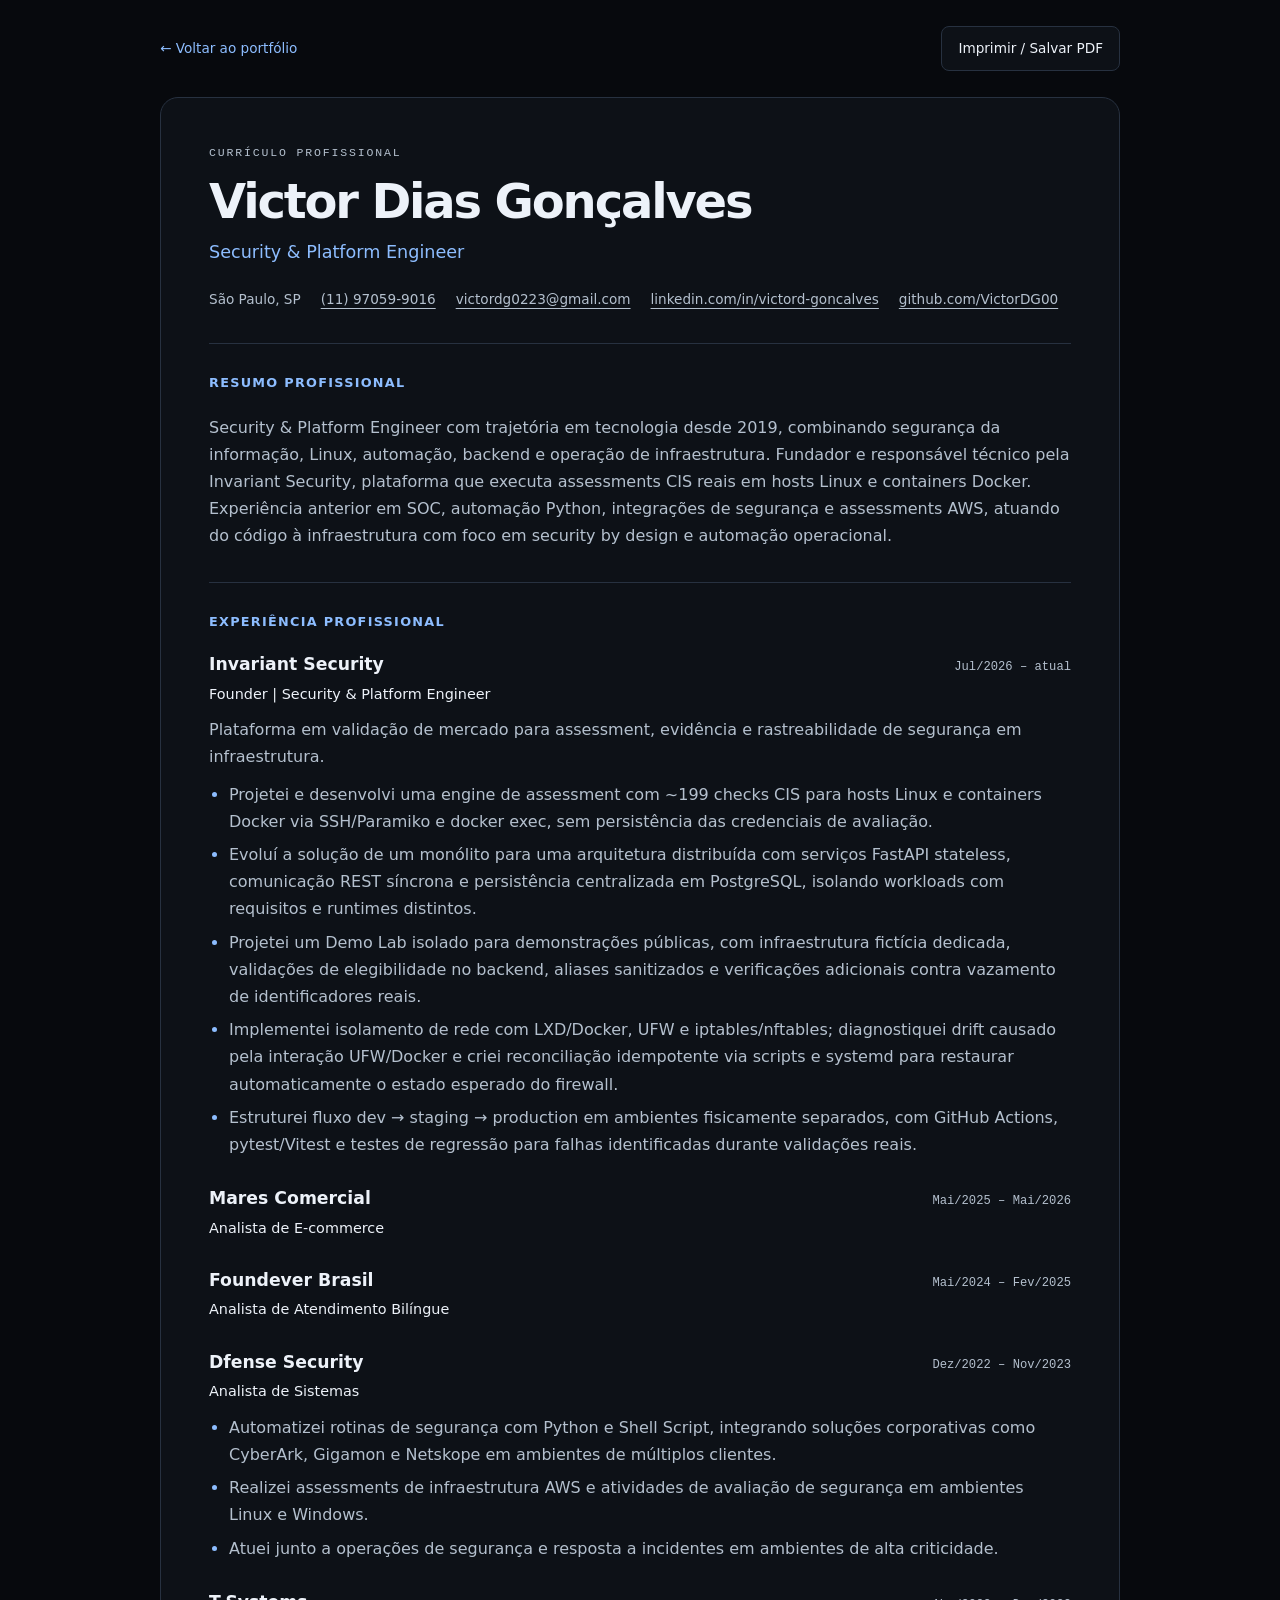
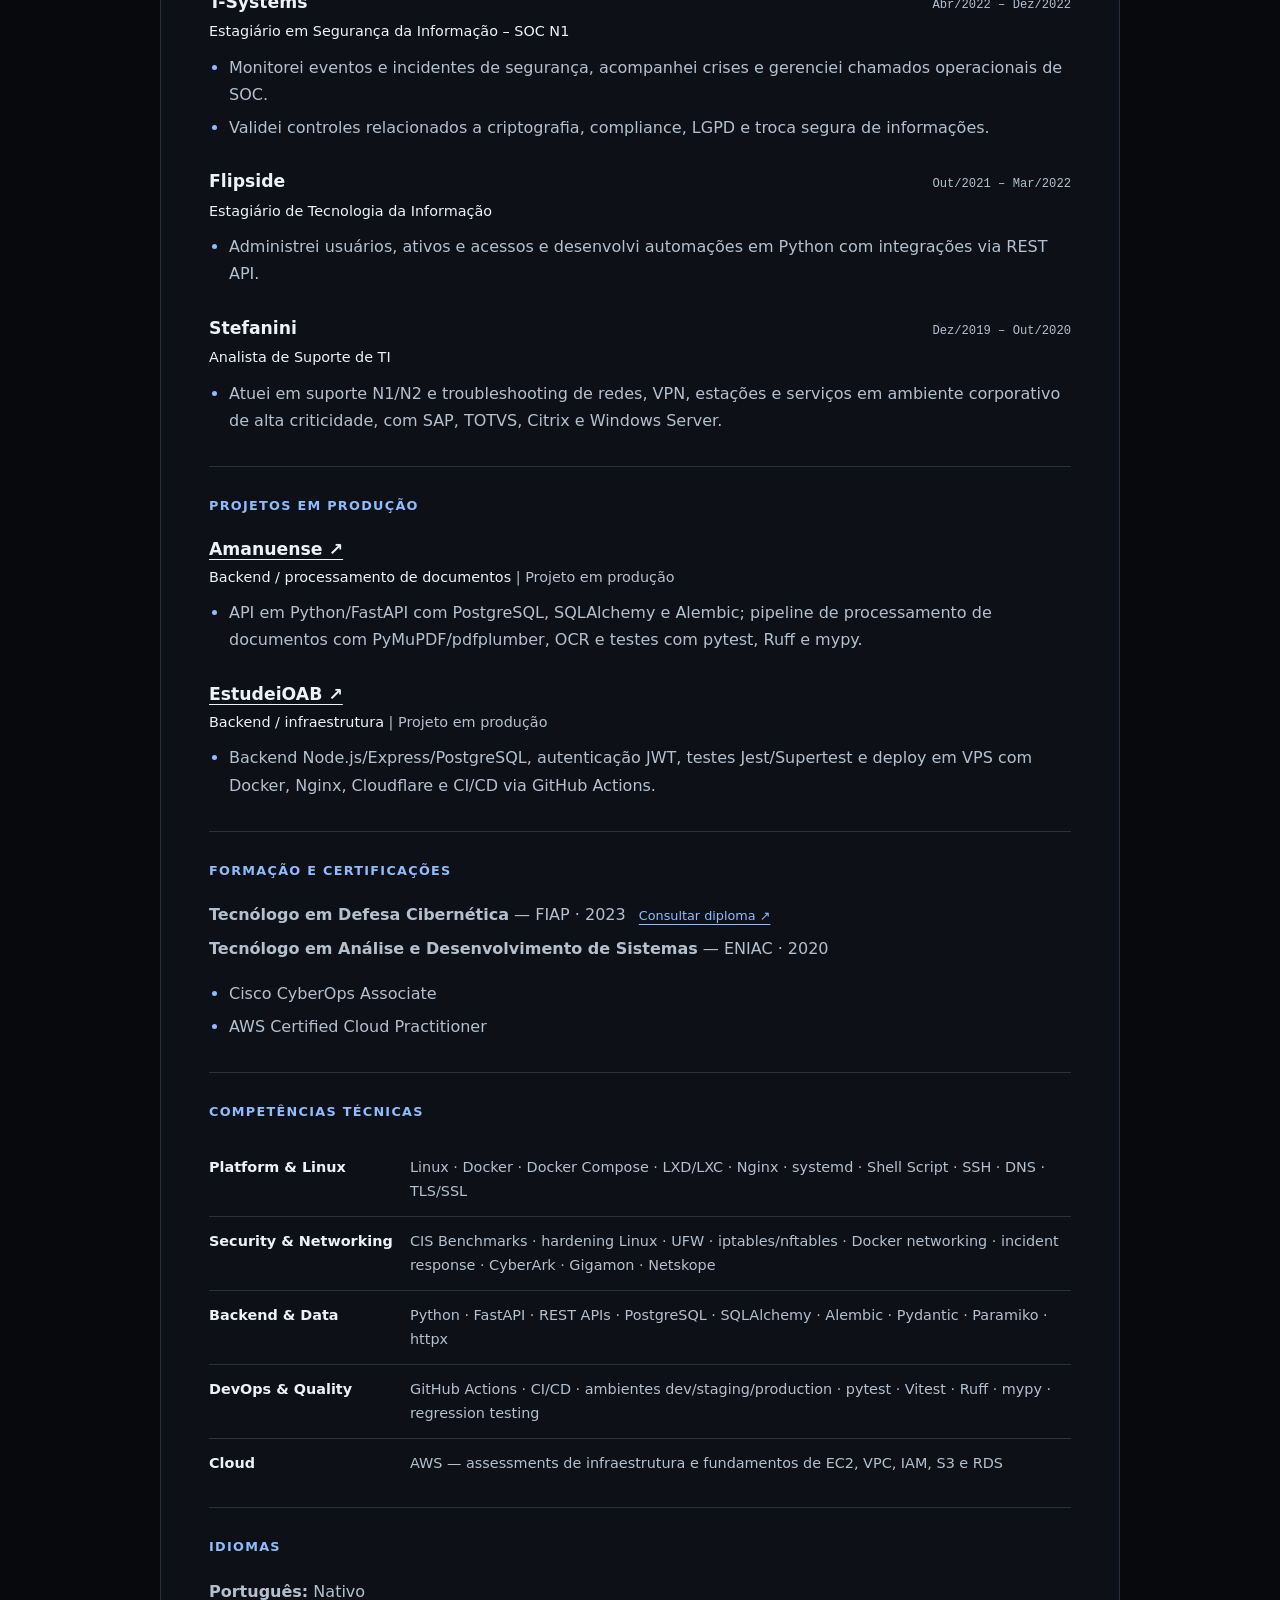
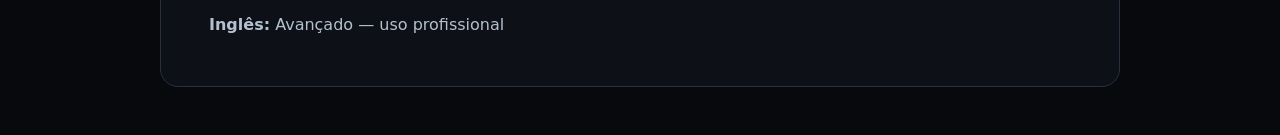
==== commit 8ff8ddbc: "Style profile README after the site; align site links, llms.txt and robots with Security & Platform " ====
--- a/cv.html
+++ b/cv.html
@@ -32,7 +32,7 @@
         <a href="tel:+5511970599016">(11) 97059-9016</a>
         <a href="mailto:victordg0223@gmail.com">victordg0223@gmail.com</a>
         <a href="https://www.linkedin.com/in/victord-goncalves" target="_blank" rel="noopener noreferrer">linkedin.com/in/victord-goncalves</a>
-        <a href="https://github.com/VictordgDev" target="_blank" rel="noopener noreferrer">github.com/VictordgDev</a>
+        <a href="https://github.com/VictorDG00" target="_blank" rel="noopener noreferrer">github.com/VictorDG00</a>
       </address>
     </header>
 
@@ -120,7 +120,7 @@
     <section aria-labelledby="projetos">
       <h2 id="projetos">Projetos em produção</h2>
       <article class="entry">
-        <h3><a href="https://github.com/VictorDG00/Amanuense" target="_blank" rel="noopener noreferrer">Amanuense ↗</a></h3>
+        <h3><a href="https://github.com/ForjaDosDias/Amanuense2" target="_blank" rel="noopener noreferrer">Amanuense ↗</a></h3>
         <p class="entry-role">Backend / processamento de documentos <span class="project-status">| Projeto em produção</span></p>
         <ul>
           <li>API em Python/FastAPI com PostgreSQL, SQLAlchemy e Alembic; pipeline de processamento de documentos com PyMuPDF/pdfplumber, OCR e testes com pytest, Ruff e mypy.</li>
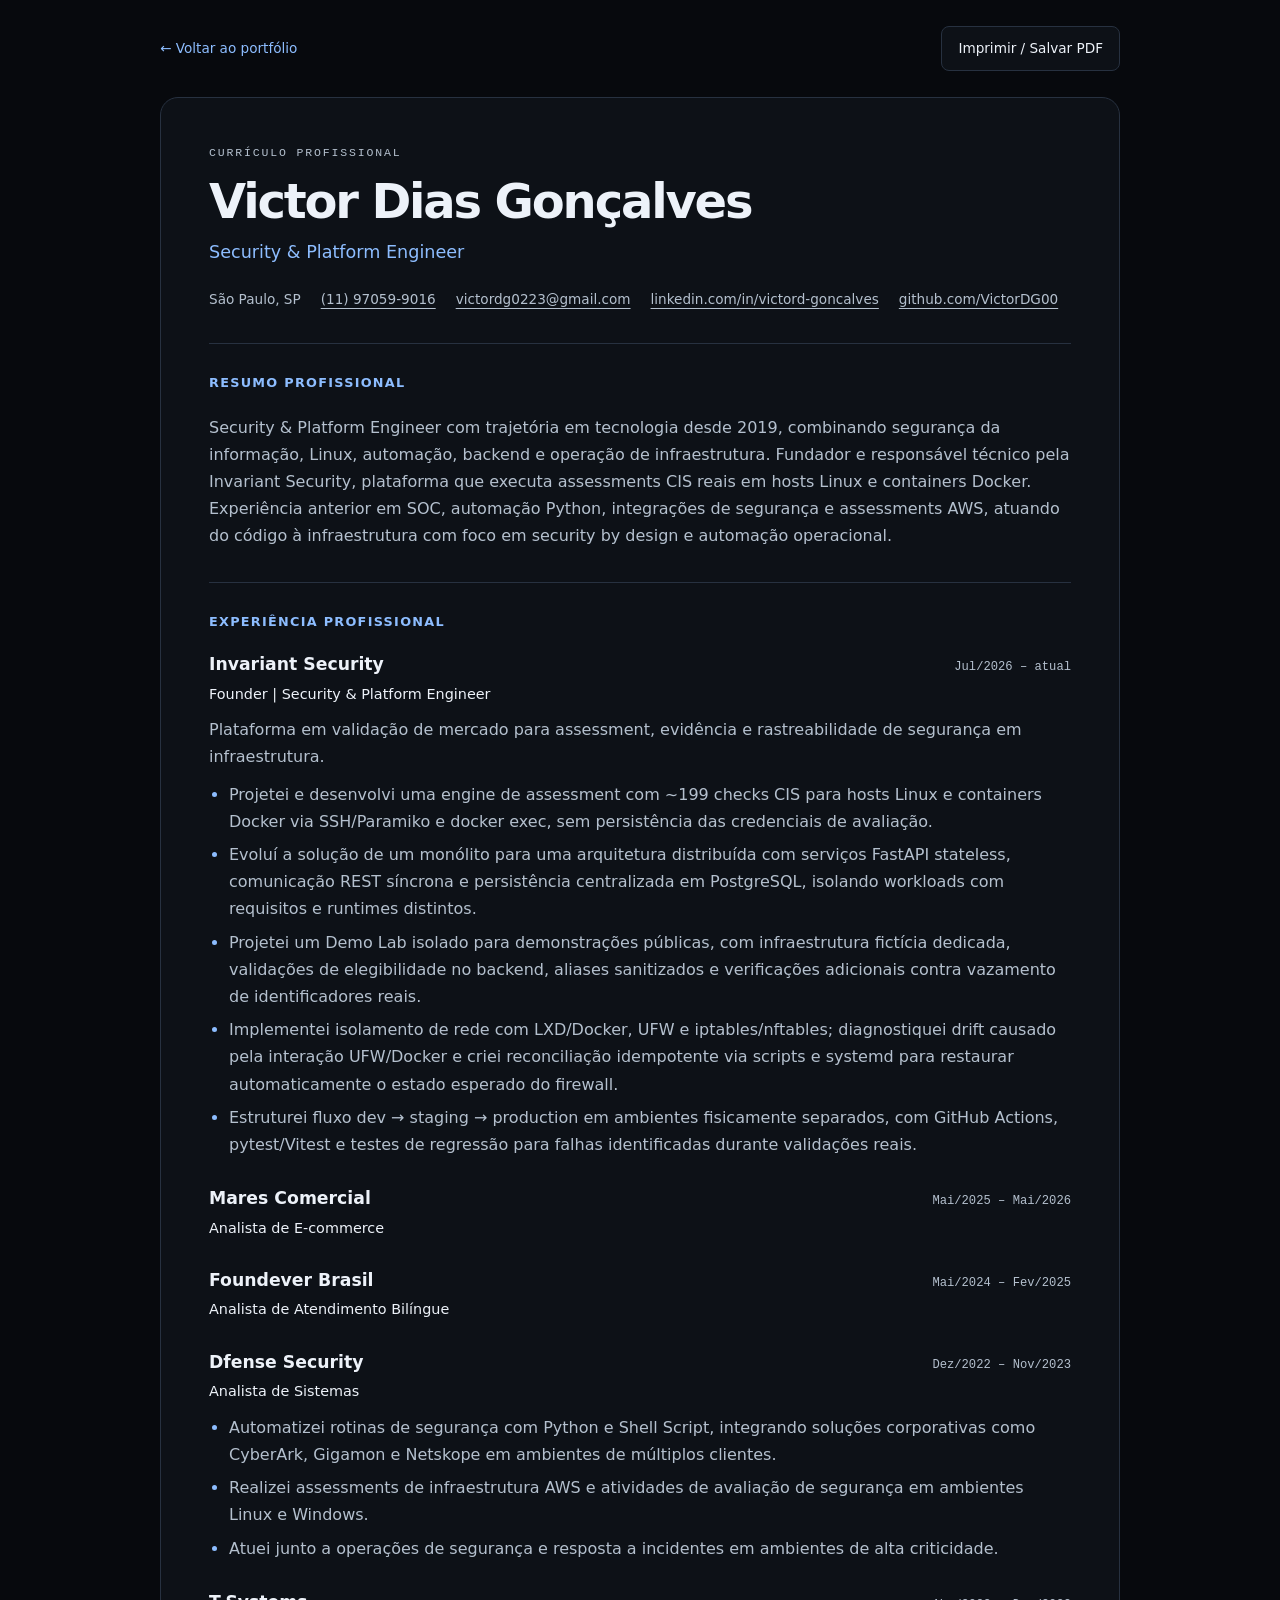
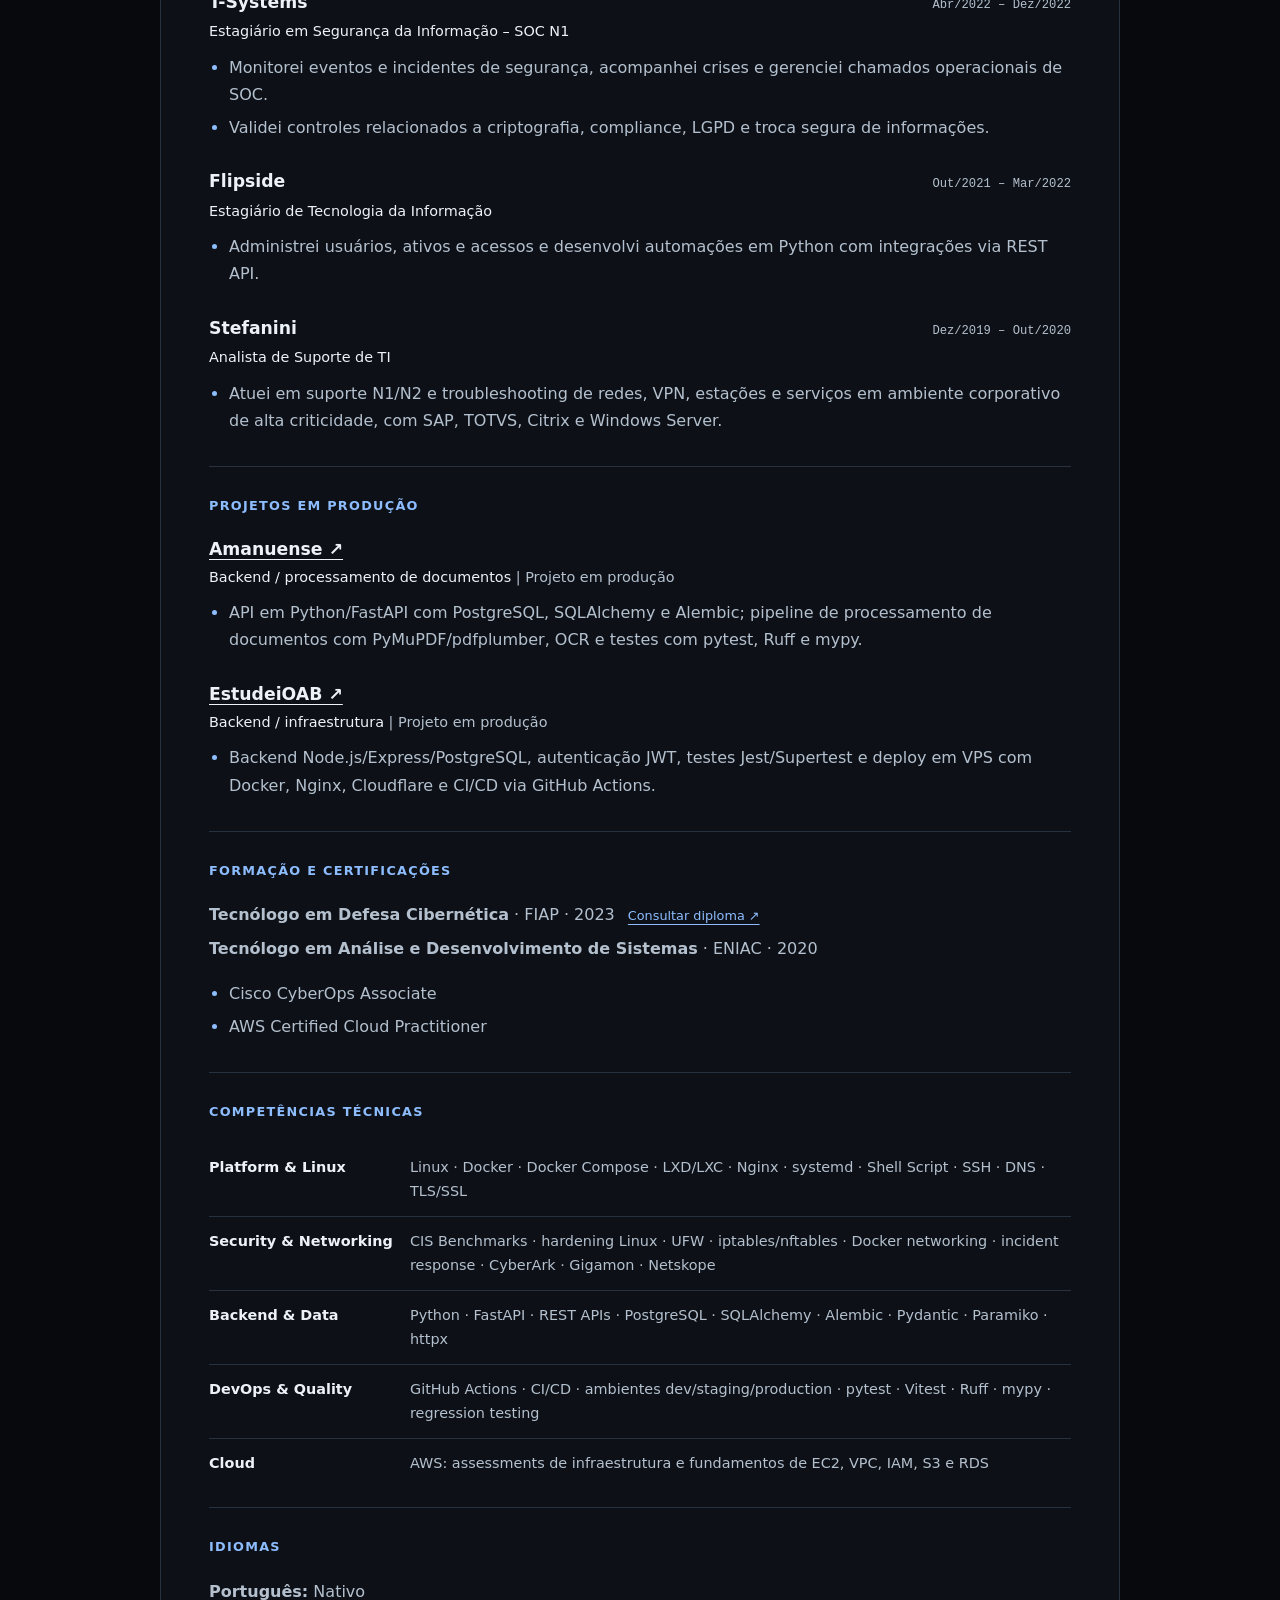
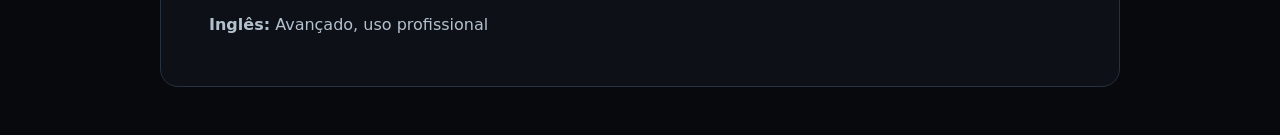
==== commit ff260c9b: "README and site: full work history, no em dashes README: Invariant opening without discovery as the " ====
--- a/cv.html
+++ b/cv.html
@@ -3,7 +3,7 @@
 <head>
   <meta charset="utf-8" />
   <meta name="viewport" content="width=device-width, initial-scale=1" />
-  <title>Victor Dias Gonçalves | Currículo — Security &amp; Platform Engineer</title>
+  <title>Victor Dias Gonçalves | Currículo | Security &amp; Platform Engineer</title>
   <meta name="description" content="Currículo de Victor Dias Gonçalves, Security &amp; Platform Engineer: Linux, segurança, automação, backend e infraestrutura." />
   <meta name="author" content="Victor Dias Gonçalves" />
   <link rel="canonical" href="https://victordg.dev.br/cv" />
@@ -138,8 +138,8 @@
     <section aria-labelledby="formacao">
       <h2 id="formacao">Formação e certificações</h2>
       <ul class="education">
-        <li><strong>Tecnólogo em Defesa Cibernética</strong> — FIAP · 2023 <a class="diploma" href="https://www.fiap.com.br/graduacao/consulta-publica-de-diplomas/?chave=852.852.c26fff4cb61ab9db790c78e8" target="_blank" rel="noopener noreferrer">Consultar diploma ↗</a></li>
-        <li><strong>Tecnólogo em Análise e Desenvolvimento de Sistemas</strong> — ENIAC · 2020</li>
+        <li><strong>Tecnólogo em Defesa Cibernética</strong> · FIAP · 2023 <a class="diploma" href="https://www.fiap.com.br/graduacao/consulta-publica-de-diplomas/?chave=852.852.c26fff4cb61ab9db790c78e8" target="_blank" rel="noopener noreferrer">Consultar diploma ↗</a></li>
+        <li><strong>Tecnólogo em Análise e Desenvolvimento de Sistemas</strong> · ENIAC · 2020</li>
       </ul>
       <ul class="certifications">
         <li>Cisco CyberOps Associate</li>
@@ -154,7 +154,7 @@
         <div><dt>Security &amp; Networking</dt><dd>CIS Benchmarks · hardening Linux · UFW · iptables/nftables · Docker networking · incident response · CyberArk · Gigamon · Netskope</dd></div>
         <div><dt>Backend &amp; Data</dt><dd>Python · FastAPI · REST APIs · PostgreSQL · SQLAlchemy · Alembic · Pydantic · Paramiko · httpx</dd></div>
         <div><dt>DevOps &amp; Quality</dt><dd>GitHub Actions · CI/CD · ambientes dev/staging/production · pytest · Vitest · Ruff · mypy · regression testing</dd></div>
-        <div><dt>Cloud</dt><dd>AWS — assessments de infraestrutura e fundamentos de EC2, VPC, IAM, S3 e RDS</dd></div>
+        <div><dt>Cloud</dt><dd>AWS: assessments de infraestrutura e fundamentos de EC2, VPC, IAM, S3 e RDS</dd></div>
       </dl>
     </section>
 
@@ -162,7 +162,7 @@
       <h2 id="idiomas">Idiomas</h2>
       <ul class="languages">
         <li><strong>Português:</strong> Nativo</li>
-        <li><strong>Inglês:</strong> Avançado — uso profissional</li>
+        <li><strong>Inglês:</strong> Avançado, uso profissional</li>
       </ul>
     </section>
   </main>
